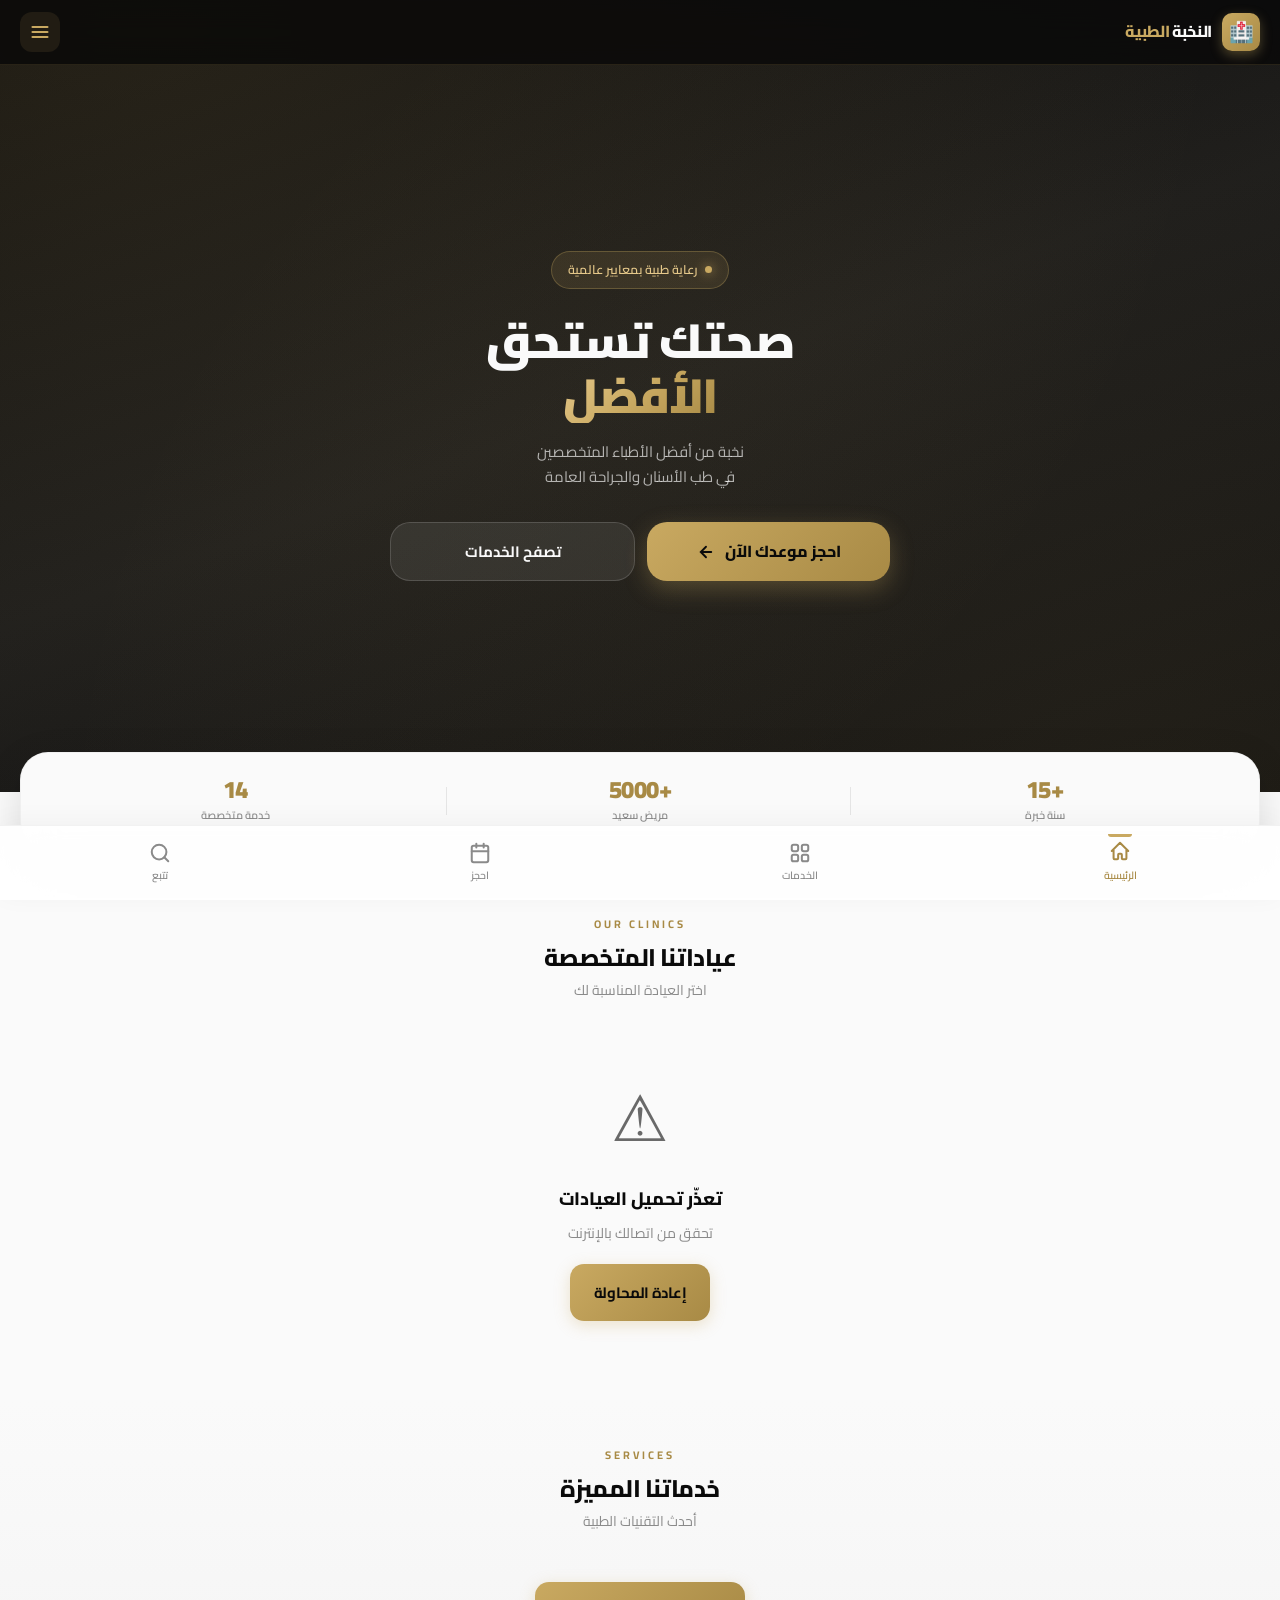
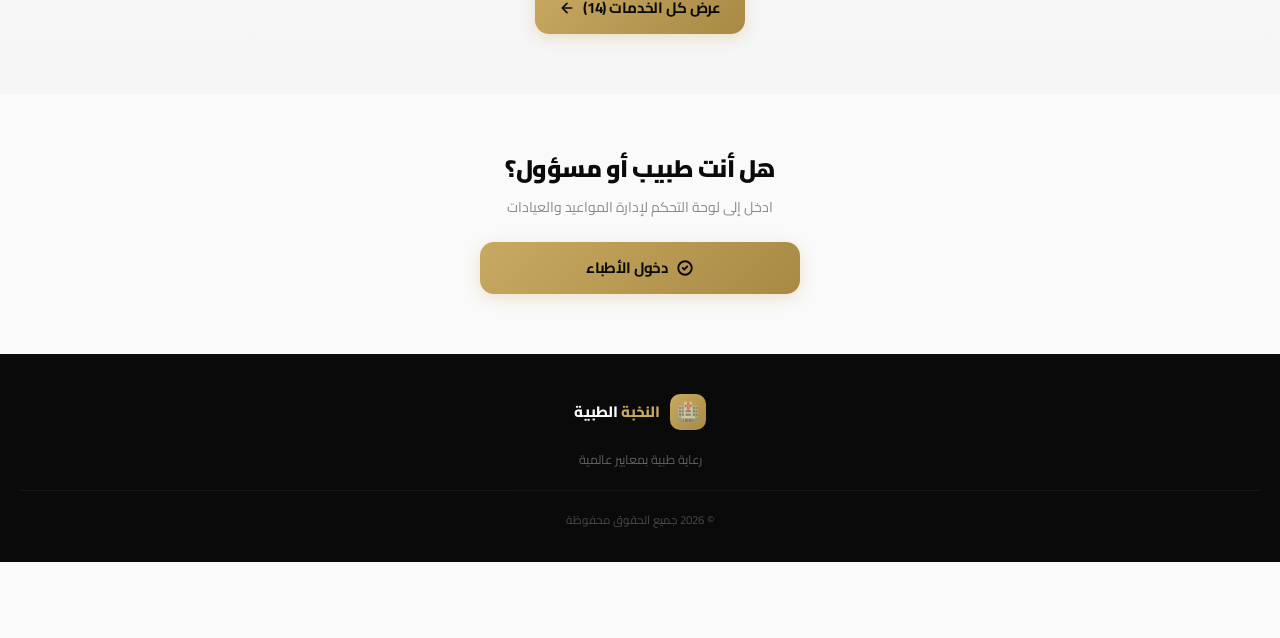
==== index.html @ d0038f78 "Redesign index.html - App-like homepage" ====
<!DOCTYPE html>
<html lang="ar" dir="rtl">
<head>
  <meta charset="UTF-8">
  <meta name="viewport" content="width=device-width, initial-scale=1.0, maximum-scale=1.0, user-scalable=no, viewport-fit=cover">
  <meta name="theme-color" content="#0A0A0A">
  <meta name="description" content="النخبة الطبية — رعاية طبية بمعايير عالمية">
  <meta name="apple-mobile-web-app-capable" content="yes">
  <meta name="apple-mobile-web-app-status-bar-style" content="black-translucent">
  <meta name="apple-mobile-web-app-title" content="النخبة الطبية">
  
  <title>النخبة الطبية</title>
  
  <!-- PWA -->
  <link rel="manifest" href="/manifest.json">
  <link rel="icon" type="image/png" href="/icons/icon-192.png">
  <link rel="apple-touch-icon" href="/icons/icon-192.png">
  
  <!-- Fonts -->
  <link rel="preconnect" href="https://fonts.googleapis.com">
  <link rel="preconnect" href="https://fonts.gstatic.com" crossorigin>
  <link href="https://fonts.googleapis.com/css2?family=Cairo:wght@300;400;600;700;800;900&display=swap" rel="stylesheet">
  
  <!-- Styles -->
  <link rel="stylesheet" href="/css/app.css">
  
  <!-- Extra styles for homepage -->
  <style>
    /* ============ HERO ============ */
    .hero {
      min-height: 88vh;
      background: linear-gradient(160deg, #0A0A0A 0%, #1A1A1A 50%, #0F0F0F 100%);
      position: relative;
      display: flex;
      flex-direction: column;
      align-items: center;
      justify-content: center;
      padding: calc(var(--safe-top) + 100px) 24px 60px;
      overflow: hidden;
      text-align: center;
    }
    
    .hero::before {
      content: '';
      position: absolute;
      top: -50%;
      right: -50%;
      width: 200%;
      height: 200%;
      background: 
        radial-gradient(circle at 30% 20%, rgba(201, 169, 97, 0.15) 0%, transparent 50%),
        radial-gradient(circle at 70% 80%, rgba(201, 169, 97, 0.1) 0%, transparent 50%);
      animation: floatBg 20s ease-in-out infinite;
    }
    
    @keyframes floatBg {
      0%, 100% { transform: translate(0, 0) rotate(0deg); }
      50% { transform: translate(-30px, -30px) rotate(5deg); }
    }
    
    .hero-badge {
      display: inline-flex;
      align-items: center;
      gap: 8px;
      padding: 8px 16px;
      background: rgba(201, 169, 97, 0.12);
      border: 1px solid rgba(201, 169, 97, 0.3);
      border-radius: var(--r-full);
      color: var(--gold-light);
      font-size: 12.5px;
      font-weight: 600;
      margin-bottom: 24px;
      position: relative;
      z-index: 1;
      animation: fadeInUp 0.8s ease;
    }
    
    .hero-badge-dot {
      width: 7px;
      height: 7px;
      background: var(--gold);
      border-radius: 50%;
      animation: pulse 2s ease infinite;
      box-shadow: 0 0 12px var(--gold);
    }
    
    @keyframes pulse {
      0%, 100% { opacity: 1; transform: scale(1); }
      50% { opacity: 0.6; transform: scale(1.3); }
    }
    
    .hero-title {
      font-size: 2.5rem;
      font-weight: 900;
      color: var(--white);
      line-height: 1.15;
      margin-bottom: 16px;
      position: relative;
      z-index: 1;
      letter-spacing: -0.03em;
      animation: fadeInUp 0.8s ease 0.1s both;
    }
    
    .hero-title span {
      background: linear-gradient(135deg, var(--gold-light), var(--gold), var(--gold-dark));
      -webkit-background-clip: text;
      -webkit-text-fill-color: transparent;
      background-clip: text;
      display: inline-block;
    }
    
    .hero-subtitle {
      font-size: 15px;
      color: rgba(255, 255, 255, 0.65);
      max-width: 400px;
      margin: 0 auto 32px;
      position: relative;
      z-index: 1;
      animation: fadeInUp 0.8s ease 0.2s both;
      line-height: 1.7;
    }
    
    .hero-actions {
      display: flex;
      flex-direction: column;
      gap: 12px;
      width: 100%;
      max-width: 340px;
      position: relative;
      z-index: 1;
      animation: fadeInUp 0.8s ease 0.3s both;
    }
    
    .hero-cta {
      padding: 17px 32px;
      background: linear-gradient(135deg, var(--gold), var(--gold-dark));
      color: var(--black);
      font-weight: 800;
      font-size: 16px;
      border-radius: var(--r-lg);
      box-shadow: var(--shadow-gold);
      display: inline-flex;
      align-items: center;
      justify-content: center;
      gap: 10px;
      transition: all var(--t-base);
      text-decoration: none;
      border: none;
      cursor: pointer;
      font-family: inherit;
    }
    
    .hero-cta:active {
      transform: scale(0.97);
      box-shadow: 0 4px 16px rgba(201, 169, 97, 0.4);
    }
    
    .hero-cta svg {
      transition: transform 0.3s ease;
    }
    
    .hero-cta:active svg {
      transform: translateX(-4px);
    }
    
    .hero-secondary {
      padding: 15px 32px;
      background: rgba(255, 255, 255, 0.08);
      backdrop-filter: blur(10px);
      color: var(--white);
      font-weight: 700;
      font-size: 15px;
      border-radius: var(--r-lg);
      border: 1px solid rgba(255, 255, 255, 0.15);
      display: inline-flex;
      align-items: center;
      justify-content: center;
      gap: 8px;
      text-decoration: none;
      transition: all var(--t-fast);
    }
    
    .hero-secondary:active {
      background: rgba(255, 255, 255, 0.15);
      transform: scale(0.97);
    }
    
    .hero-install {
      padding: 12px 24px;
      background: transparent;
      color: var(--gold);
      font-weight: 700;
      font-size: 14px;
      border-radius: var(--r-md);
      border: 1.5px dashed rgba(201, 169, 97, 0.4);
      display: none;
      align-items: center;
      justify-content: center;
      gap: 8px;
      cursor: pointer;
      font-family: inherit;
      transition: all var(--t-fast);
    }
    
    .hero-install:active {
      background: rgba(201, 169, 97, 0.1);
      transform: scale(0.97);
    }
    
    /* ============ STATS ============ */
    .stats-section {
      padding: 0;
      margin: -40px 20px 0;
      position: relative;
      z-index: 2;
    }
    
    .stats-card {
      background: var(--white);
      border-radius: var(--r-xl);
      padding: 24px 20px;
      box-shadow: 0 12px 40px rgba(0, 0, 0, 0.12);
      display: grid;
      grid-template-columns: repeat(3, 1fr);
      gap: 16px;
      animation: fadeInUp 0.8s ease 0.5s both;
      border: 1px solid rgba(0, 0, 0, 0.04);
    }
    
    .stat-item {
      text-align: center;
      position: relative;
    }
    
    .stat-item:not(:last-child)::after {
      content: '';
      position: absolute;
      left: 0;
      top: 20%;
      height: 60%;
      width: 1px;
      background: var(--gray-light);
    }
    
    .stat-value {
      font-size: 1.5rem;
      font-weight: 900;
      color: var(--gold-dark);
      display: block;
      line-height: 1.1;
      letter-spacing: -0.02em;
    }
    
    .stat-label {
      font-size: 11px;
      color: var(--gray);
      font-weight: 600;
      margin-top: 4px;
    }
    
    /* ============ CLINIC CARDS ============ */
    .clinics-section {
      padding: 60px 20px 40px;
    }
    
    .clinic-card {
      background: var(--white);
      border: 1px solid rgba(0, 0, 0, 0.06);
      border-radius: var(--r-xl);
      padding: 24px;
      box-shadow: var(--shadow-sm);
      transition: all var(--t-base);
      position: relative;
      overflow: hidden;
      margin-bottom: 16px;
    }
    
    .clinic-card::before {
      content: '';
      position: absolute;
      top: 0;
      right: 0;
      width: 4px;
      height: 100%;
      background: linear-gradient(180deg, var(--gold), var(--gold-dark));
    }
    
    .clinic-card:active {
      transform: scale(0.985);
      box-shadow: var(--shadow-md);
    }
    
    .clinic-header {
      display: flex;
      align-items: flex-start;
      gap: 14px;
      margin-bottom: 16px;
    }
    
    .clinic-icon {
      width: 56px;
      height: 56px;
      border-radius: 16px;
      background: linear-gradient(135deg, rgba(201, 169, 97, 0.15), rgba(201, 169, 97, 0.05));
      border: 1px solid rgba(201, 169, 97, 0.25);
      display: flex;
      align-items: center;
      justify-content: center;
      font-size: 28px;
      flex-shrink: 0;
    }
    
    .clinic-info {
      flex: 1;
      min-width: 0;
    }
    
    .clinic-name {
      font-size: 17px;
      font-weight: 800;
      color: var(--black);
      margin-bottom: 4px;
      letter-spacing: -0.01em;
    }
    
    .clinic-specialty {
      display: inline-block;
      padding: 3px 10px;
      background: rgba(201, 169, 97, 0.1);
      color: var(--gold-dark);
      border-radius: var(--r-full);
      font-size: 11.5px;
      font-weight: 700;
    }
    
    .clinic-details {
      display: flex;
      flex-direction: column;
      gap: 8px;
      margin-bottom: 16px;
      padding-bottom: 16px;
      border-bottom: 1px solid var(--gray-light);
    }
    
    .clinic-detail {
      display: flex;
      align-items: center;
      gap: 10px;
      font-size: 13px;
      color: var(--gray);
    }
    
    .clinic-detail-icon {
      width: 28px;
      height: 28px;
      border-radius: 8px;
      background: var(--gray-lighter);
      display: flex;
      align-items: center;
      justify-content: center;
      font-size: 14px;
      flex-shrink: 0;
    }
    
    .clinic-detail-text {
      color: var(--black);
      font-weight: 600;
      font-size: 13px;
    }
    
    .clinic-actions {
      display: grid;
      grid-template-columns: 1fr 1fr;
      gap: 8px;
    }
    
    .clinic-actions .full-width {
      grid-column: 1 / -1;
    }
    
    .action-btn {
      padding: 12px;
      border-radius: var(--r-md);
      font-family: inherit;
      font-size: 13px;
      font-weight: 700;
      display: inline-flex;
      align-items: center;
      justify-content: center;
      gap: 6px;
      text-decoration: none;
      transition: all var(--t-fast);
      cursor: pointer;
      border: none;
    }
    
    .action-btn:active {
      transform: scale(0.96);
    }
    
    .action-call {
      background: rgba(34, 197, 94, 0.1);
      color: #15803D;
      border: 1px solid rgba(34, 197, 94, 0.2);
    }
    
    .action-whatsapp {
      background: rgba(37, 211, 102, 0.1);
      color: #128C7E;
      border: 1px solid rgba(37, 211, 102, 0.2);
    }
    
    .action-book {
      background: linear-gradient(135deg, var(--gold), var(--gold-dark));
      color: var(--black);
      box-shadow: 0 4px 12px rgba(201, 169, 97, 0.25);
      padding: 14px;
      font-size: 14px;
    }
    
    /* ============ SERVICES ============ */
    .services-section {
      padding: 40px 0 60px;
      background: linear-gradient(180deg, var(--white) 0%, var(--white-soft) 100%);
    }
    
    .services-container {
      padding: 0 20px;
    }
    
    .services-grid {
      display: grid;
      grid-template-columns: repeat(2, 1fr);
      gap: 12px;
      margin-bottom: 24px;
    }
    
    .service-card {
      background: var(--white);
      border: 1px solid rgba(0, 0, 0, 0.06);
      border-radius: var(--r-lg);
      padding: 18px 14px;
      text-align: center;
      transition: all var(--t-base);
      cursor: pointer;
      position: relative;
      overflow: hidden;
    }
    
    .service-card:active {
      transform: scale(0.97);
      border-color: var(--gold);
      box-shadow: 0 8px 20px rgba(201, 169, 97, 0.15);
    }
    
    .service-icon {
      font-size: 30px;
      margin-bottom: 10px;
      display: block;
      line-height: 1;
    }
    
    .service-name {
      font-size: 13px;
      font-weight: 800;
      color: var(--black);
      margin-bottom: 6px;
      line-height: 1.3;
      min-height: 34px;
      display: flex;
      align-items: center;
      justify-content: center;
      letter-spacing: -0.01em;
    }
    
    .service-price {
      font-size: 14px;
      font-weight: 800;
      color: var(--gold-dark);
      letter-spacing: -0.01em;
    }
    
    .service-price small {
      font-size: 10px;
      opacity: 0.7;
      margin-left: 2px;
    }
    
    /* ============ CTA ============ */
    .cta-section {
      padding: 60px 20px;
      text-align: center;
    }
    
    .cta-title {
      font-size: 1.5rem;
      font-weight: 900;
      color: var(--black);
      margin-bottom: 12px;
      letter-spacing: -0.02em;
    }
    
    .cta-text {
      color: var(--gray);
      font-size: 14px;
      margin-bottom: 24px;
      max-width: 340px;
      margin-left: auto;
      margin-right: auto;
      line-height: 1.6;
    }
    
    .login-buttons {
      display: flex;
      flex-direction: column;
      gap: 10px;
      max-width: 320px;
      margin: 0 auto;
    }
    
    /* ============ FOOTER ============ */
    .app-footer {
      background: var(--black);
      color: rgba(255, 255, 255, 0.5);
      padding: 40px 20px 32px;
      text-align: center;
      font-size: 13px;
    }
    
    .footer-logo {
      display: inline-flex;
      align-items: center;
      gap: 10px;
      margin-bottom: 12px;
    }
    
    .footer-logo-icon {
      width: 36px;
      height: 36px;
      border-radius: 10px;
      background: linear-gradient(135deg, var(--gold), var(--gold-dark));
      display: flex;
      align-items: center;
      justify-content: center;
      font-size: 18px;
    }
    
    .footer-title {
      color: var(--gold);
      font-weight: 800;
      font-size: 15px;
    }
    
    .footer-title span { color: var(--white); }
    
    .footer-text {
      margin-top: 8px;
      opacity: 0.7;
      font-size: 12.5px;
      line-height: 1.6;
    }
    
    .footer-copy {
      margin-top: 20px;
      padding-top: 20px;
      border-top: 1px solid rgba(201, 169, 97, 0.15);
      font-size: 11.5px;
      opacity: 0.5;
    }
    
    /* ============ RESPONSIVE ============ */
    @media (min-width: 640px) {
      .hero-title { font-size: 3rem; }
      .services-grid { grid-template-columns: repeat(3, 1fr); }
      .hero-actions { flex-direction: row; max-width: 500px; }
      .hero-cta, .hero-secondary { flex: 1; }
    }
  </style>
</head>
<body>

  <!-- ============ HEADER ============ -->
  <header class="app-header dark">
    <a href="/" class="app-header-logo">
      <div class="app-header-logo-icon">🏥</div>
      <div class="app-header-title">النخبة <span>الطبية</span></div>
    </a>
    <button class="app-header-btn" onclick="showMenu()" aria-label="القائمة">
      <svg width="20" height="20" viewBox="0 0 24 24" fill="none" stroke="currentColor" stroke-width="2.5" stroke-linecap="round">
        <line x1="3" y1="6" x2="21" y2="6"/>
        <line x1="3" y1="12" x2="21" y2="12"/>
        <line x1="3" y1="18" x2="21" y2="18"/>
      </svg>
    </button>
  </header>

  <!-- ============ HERO ============ -->
  <section class="hero">
    <div class="hero-badge">
      <span class="hero-badge-dot"></span>
      <span>رعاية طبية بمعايير عالمية</span>
    </div>
    
    <h1 class="hero-title">
      صحتك تستحق<br>
      <span>الأفضل</span>
    </h1>
    
    <p class="hero-subtitle">
      نخبة من أفضل الأطباء المتخصصين<br>
      في طب الأسنان والجراحة العامة
    </p>
    
    <div class="hero-actions">
      <a href="/book.html" class="hero-cta">
        <span>احجز موعدك الآن</span>
        <svg width="18" height="18" viewBox="0 0 24 24" fill="none" stroke="currentColor" stroke-width="2.5" stroke-linecap="round">
          <path d="M19 12H5M12 19l-7-7 7-7"/>
        </svg>
      </a>
      <a href="/services.html" class="hero-secondary">
        <span>تصفح الخدمات</span>
      </a>
      <button class="hero-install" data-pwa-install>
        <svg width="16" height="16" viewBox="0 0 24 24" fill="none" stroke="currentColor" stroke-width="2.5" stroke-linecap="round">
          <path d="M12 3v14M6 12l6 6 6-6M5 21h14"/>
        </svg>
        <span>ثبّت التطبيق</span>
      </button>
    </div>
  </section>

  <!-- ============ STATS ============ -->
  <section class="stats-section fade-in">
    <div class="stats-card">
      <div class="stat-item">
        <span class="stat-value">+15</span>
        <div class="stat-label">سنة خبرة</div>
      </div>
      <div class="stat-item">
        <span class="stat-value">+5000</span>
        <div class="stat-label">مريض سعيد</div>
      </div>
      <div class="stat-item">
        <span class="stat-value">14</span>
        <div class="stat-label">خدمة متخصصة</div>
      </div>
    </div>
  </section>

  <!-- ============ CLINICS ============ -->
  <section class="clinics-section">
    <div class="section-header fade-in">
      <span class="section-tag">OUR CLINICS</span>
      <h2 class="section-title">عياداتنا المتخصصة</h2>
      <p class="section-subtitle">اختر العيادة المناسبة لك</p>
    </div>
    
    <div id="clinics-container">
      <!-- Skeleton loader -->
      <div class="clinic-card">
        <div class="clinic-header">
          <div class="skeleton" style="width: 56px; height: 56px; border-radius: 16px;"></div>
          <div style="flex: 1;">
            <div class="skeleton skeleton-title" style="width: 60%;"></div>
            <div class="skeleton skeleton-text" style="width: 40%;"></div>
          </div>
        </div>
        <div class="skeleton skeleton-text"></div>
        <div class="skeleton skeleton-text" style="width: 80%;"></div>
      </div>
    </div>
  </section>

  <!-- ============ SERVICES ============ -->
  <section class="services-section">
    <div class="services-container">
      <div class="section-header fade-in">
        <span class="section-tag">SERVICES</span>
        <h2 class="section-title">خدماتنا المميزة</h2>
        <p class="section-subtitle">أحدث التقنيات الطبية</p>
      </div>
      
      <div class="services-grid fade-in" id="services-preview">
        <!-- Skeleton -->
        <div class="service-card">
          <div class="skeleton" style="width: 40px; height: 40px; border-radius: 12px; margin: 0 auto 12px;"></div>
          <div class="skeleton skeleton-text" style="width: 80%; margin: 0 auto 6px;"></div>
          <div class="skeleton skeleton-text" style="width: 50%; margin: 0 auto;"></div>
        </div>
        <div class="service-card">
          <div class="skeleton" style="width: 40px; height: 40px; border-radius: 12px; margin: 0 auto 12px;"></div>
          <div class="skeleton skeleton-text" style="width: 80%; margin: 0 auto 6px;"></div>
          <div class="skeleton skeleton-text" style="width: 50%; margin: 0 auto;"></div>
        </div>
        <div class="service-card">
          <div class="skeleton" style="width: 40px; height: 40px; border-radius: 12px; margin: 0 auto 12px;"></div>
          <div class="skeleton skeleton-text" style="width: 80%; margin: 0 auto 6px;"></div>
          <div class="skeleton skeleton-text" style="width: 50%; margin: 0 auto;"></div>
        </div>
        <div class="service-card">
          <div class="skeleton" style="width: 40px; height: 40px; border-radius: 12px; margin: 0 auto 12px;"></div>
          <div class="skeleton skeleton-text" style="width: 80%; margin: 0 auto 6px;"></div>
          <div class="skeleton skeleton-text" style="width: 50%; margin: 0 auto;"></div>
        </div>
      </div>
      
      <div style="text-align: center; margin-top: 8px;">
        <a href="/services.html" class="btn btn-primary">
          عرض كل الخدمات (14)
          <svg width="16" height="16" viewBox="0 0 24 24" fill="none" stroke="currentColor" stroke-width="2.5" stroke-linecap="round">
            <path d="M19 12H5M12 19l-7-7 7-7"/>
          </svg>
        </a>
      </div>
    </div>
  </section>

  <!-- ============ CTA ============ -->
  <section class="cta-section fade-in">
    <h2 class="cta-title">هل أنت طبيب أو مسؤول؟</h2>
    <p class="cta-text">ادخل إلى لوحة التحكم لإدارة المواعيد والعيادات</p>
    
    <div class="login-buttons">
      <a href="/login.html" class="btn btn-primary btn-block">
        <svg width="18" height="18" viewBox="0 0 24 24" fill="none" stroke="currentColor" stroke-width="2.5" stroke-linecap="round">
          <path d="M9 12l2 2 4-4M21 12c0 4.97-4.03 9-9 9s-9-4.03-9-9 4.03-9 9-9 9 4.03 9 9z"/>
        </svg>
        دخول الأطباء
      </a>
    </div>
  </section>

  <!-- ============ FOOTER ============ -->
  <footer class="app-footer">
    <div class="footer-logo">
      <div class="footer-logo-icon">🏥</div>
      <div class="footer-title">النخبة <span>الطبية</span></div>
    </div>
    <div class="footer-text">رعاية طبية بمعايير عالمية</div>
    <div class="footer-copy">© 2026 جميع الحقوق محفوظة</div>
  </footer>

  <!-- ============ BOTTOM NAV ============ -->
  <nav class="bottom-nav">
    <a href="/" class="nav-item active">
      <svg viewBox="0 0 24 24" fill="none" stroke="currentColor" stroke-width="2.2" stroke-linecap="round" stroke-linejoin="round">
        <path d="M3 12l9-9 9 9M5 10v10a1 1 0 001 1h3a1 1 0 001-1v-4a1 1 0 011-1h2a1 1 0 011 1v4a1 1 0 001 1h3a1 1 0 001-1V10"/>
      </svg>
      <span>الرئيسية</span>
    </a>
    <a href="/services.html" class="nav-item">
      <svg viewBox="0 0 24 24" fill="none" stroke="currentColor" stroke-width="2.2" stroke-linecap="round" stroke-linejoin="round">
        <rect x="3" y="3" width="7" height="7" rx="2"/>
        <rect x="14" y="3" width="7" height="7" rx="2"/>
        <rect x="3" y="14" width="7" height="7" rx="2"/>
        <rect x="14" y="14" width="7" height="7" rx="2"/>
      </svg>
      <span>الخدمات</span>
    </a>
    <a href="/book.html" class="nav-item">
      <svg viewBox="0 0 24 24" fill="none" stroke="currentColor" stroke-width="2.2" stroke-linecap="round" stroke-linejoin="round">
        <rect x="3" y="4" width="18" height="18" rx="2"/>
        <line x1="16" y1="2" x2="16" y2="6"/>
        <line x1="8" y1="2" x2="8" y2="6"/>
        <line x1="3" y1="10" x2="21" y2="10"/>
      </svg>
      <span>احجز</span>
    </a>
    <a href="/track.html" class="nav-item">
      <svg viewBox="0 0 24 24" fill="none" stroke="currentColor" stroke-width="2.2" stroke-linecap="round" stroke-linejoin="round">
        <circle cx="11" cy="11" r="8"/>
        <path d="M21 21l-4.35-4.35"/>
      </svg>
      <span>تتبع</span>
    </a>
  </nav>

  <!-- ============ SCRIPTS ============ -->
  <script type="module">
    import { clinicsAPI, servicesAPI } from '/js/api.js';
    import { toast, helpers, haptic } from '/js/ui.js';
    import '/js/app.js';
    
    // ============ LOAD CLINICS ============
    async function loadClinics() {
      const container = document.getElementById('clinics-container');
      
      try {
        const data = await clinicsAPI.list();
        
        if (!data.success || !data.data || data.data.length === 0) {
          container.innerHTML = `
            <div class="empty-state">
              <div class="empty-state-icon">🏥</div>
              <div class="empty-state-title">لا توجد عيادات</div>
              <div class="empty-state-text">سيتم إضافة العيادات قريباً</div>
            </div>
          `;
          return;
        }
        
        container.innerHTML = '';
        
        data.data.forEach((clinic, index) => {
          const icon = getClinicIcon(clinic.specialty);
          const card = document.createElement('div');
          card.className = 'clinic-card fade-in';
          card.style.animationDelay = `${index * 0.1}s`;
          
          card.innerHTML = `
            <div class="clinic-header">
              <div class="clinic-icon">${icon}</div>
              <div class="clinic-info">
                <div class="clinic-name">${helpers.escape(clinic.name)}</div>
                <span class="clinic-specialty">${helpers.escape(clinic.specialty || 'عام')}</span>
              </div>
            </div>
            
            <div class="clinic-details">
              ${clinic.address ? `
                <div class="clinic-detail">
                  <span class="clinic-detail-icon">📍</span>
                  <span class="clinic-detail-text">${helpers.escape(clinic.address)}</span>
                </div>
              ` : ''}
              ${clinic.working_hours ? `
                <div class="clinic-detail">
                  <span class="clinic-detail-icon">🕐</span>
                  <span class="clinic-detail-text">${helpers.escape(clinic.working_hours)}</span>
                </div>
              ` : ''}
              ${clinic.phone ? `
                <div class="clinic-detail">
                  <span class="clinic-detail-icon">📞</span>
                  <span class="clinic-detail-text" dir="ltr">${helpers.escape(clinic.phone)}</span>
                </div>
              ` : ''}
            </div>
            
            <div class="clinic-actions">
              <a href="tel:${clinic.phone || ''}" class="action-btn action-call" onclick="haptic.light()">
                <svg width="16" height="16" viewBox="0 0 24 24" fill="none" stroke="currentColor" stroke-width="2.5" stroke-linecap="round">
                  <path d="M22 16.92v3a2 2 0 01-2.18 2 19.79 19.79 0 01-8.63-3.07 19.5 19.5 0 01-6-6 19.79 19.79 0 01-3.07-8.67A2 2 0 014.11 2h3a2 2 0 012 1.72 12.84 12.84 0 00.7 2.81 2 2 0 01-.45 2.11L8.09 9.91a16 16 0 006 6l1.27-1.27a2 2 0 012.11-.45 12.84 12.84 0 002.81.7A2 2 0 0122 16.92z"/>
                </svg>
                <span>اتصل</span>
              </a>
              <a href="https://wa.me/${(clinic.whatsapp || clinic.phone || '').replace(/[^0-9]/g, '')}?text=${encodeURIComponent('السلام عليكم، أرغب في حجز موعد في ' + clinic.name)}" 
                 target="_blank" 
                 class="action-btn action-whatsapp" 
                 onclick="haptic.light()">
                <svg width="16" height="16" viewBox="0 0 24 24" fill="currentColor">
                  <path d="M17.472 14.382c-.297-.149-1.758-.867-2.03-.967-.273-.099-.471-.148-.67.15-.197.297-.767.966-.94 1.164-.173.199-.347.223-.644.075-.297-.15-1.255-.463-2.39-1.475-.883-.788-1.48-1.761-1.653-2.059-.173-.297-.018-.458.13-.606.134-.133.298-.347.446-.52.149-.174.198-.298.298-.497.099-.198.05-.371-.025-.52-.075-.149-.669-1.612-.916-2.207-.242-.579-.487-.5-.669-.51-.173-.008-.371-.01-.57-.01-.198 0-.52.074-.792.372-.272.297-1.04 1.016-1.04 2.479 0 1.462 1.065 2.875 1.213 3.074.149.198 2.096 3.2 5.077 4.487.709.306 1.262.489 1.694.625.712.227 1.36.195 1.871.118.571-.085 1.758-.719 2.006-1.413.248-.694.248-1.289.173-1.413-.074-.124-.272-.198-.57-.347m-5.421 7.403h-.004a9.87 9.87 0 01-5.031-1.378l-.361-.214-3.741.982.998-3.648-.235-.374a9.86 9.86 0 01-1.51-5.26c.001-5.45 4.436-9.884 9.888-9.884 2.64 0 5.122 1.03 6.988 2.898a9.825 9.825 0 012.893 6.994c-.003 5.45-4.437 9.884-9.885 9.884m8.413-18.297A11.815 11.815 0 0012.05 0C5.495 0 .16 5.335.157 11.892c0 2.096.547 4.142 1.588 5.945L.057 24l6.305-1.654a11.882 11.882 0 005.683 1.448h.005c6.554 0 11.89-5.335 11.893-11.893a11.821 11.821 0 00-3.48-8.413Z"/>
                </svg>
                <span>واتساب</span>
              </a>
              <a href="/book.html?clinic=${clinic.id}" class="action-btn action-book full-width" onclick="haptic.medium()">
                <svg width="18" height="18" viewBox="0 0 24 24" fill="none" stroke="currentColor" stroke-width="2.5" stroke-linecap="round">
                  <rect x="3" y="4" width="18" height="18" rx="2"/>
                  <line x1="16" y1="2" x2="16" y2="6"/>
                  <line x1="8" y1="2" x2="8" y2="6"/>
                  <line x1="3" y1="10" x2="21" y2="10"/>
                </svg>
                <span>احجز موعدك</span>
              </a>
            </div>
          `;
          
          container.appendChild(card);
        });
        
        // Re-init fade-in
        helpers.initFadeIn();
        
      } catch (error) {
        console.error('Failed to load clinics:', error);
        container.innerHTML = `
          <div class="empty-state">
            <div class="empty-state-icon">⚠️</div>
            <div class="empty-state-title">تعذّر تحميل العيادات</div>
            <div class="empty-state-text">${error.isNetwork ? 'تحقق من اتصالك بالإنترنت' : 'حاول مرة أخرى'}</div>
            <button class="btn btn-primary" onclick="location.reload()">إعادة المحاولة</button>
          </div>
        `;
      }
    }
    
    // ============ LOAD SERVICES PREVIEW ============
    async function loadServicesPreview() {
      const container = document.getElementById('services-preview');
      
      try {
        const data = await servicesAPI.list();
        
        if (!data.success || !data.data || data.data.length === 0) {
          container.innerHTML = '';
          return;
        }
        
        // Show first 6 services
        const services = data.data.slice(0, 6);
        
        container.innerHTML = services.map(service => `
          <a href="/services.html" class="service-card">
            <span class="service-icon">${service.icon || '⚕️'}</span>
            <div class="service-name">${helpers.escape(service.name)}</div>
            <div class="service-price">
              ${helpers.formatPrice(service.price_aed)}
              <small>AED</small>
            </div>
          </a>
        `).join('');
        
      } catch (error) {
        console.error('Failed to load services:', error);
        container.innerHTML = '';
      }
    }
    
    // ============ HELPERS ============
    function getClinicIcon(specialty) {
      if (!specialty) return '🏥';
      specialty = specialty.toLowerCase();
      if (specialty.includes('أسنان') || specialty.includes('اسنان') || specialty.includes('dental')) return '🦷';
      if (specialty.includes('جراح') || specialty.includes('surgery')) return '🔬';
      if (specialty.includes('جلد') || specialty.includes('skin')) return '✨';
      if (specialty.includes('أطفال') || specialty.includes('اطفال')) return '👶';
      return '🏥';
    }
    
    // ============ MENU ============
    window.showMenu = function() {
      haptic.medium();
      const user = localStorage.getItem('elite_user');
      const isLoggedIn = !!localStorage.getItem('elite_token');
      
      import('/js/ui.js').then(({ sheet }) => {
        const content = document.createElement('div');
        content.innerHTML = `
          <div style="display: flex; flex-direction: column; gap: 8px;">
            <a href="/" class="btn btn-ghost btn-block" style="justify-content: flex-start;">
              🏠 الرئيسية
            </a>
            <a href="/services.html" class="btn btn-ghost btn-block" style="justify-content: flex-start;">
              📋 الخدمات
            </a>
            <a href="/book.html" class="btn btn-ghost btn-block" style="justify-content: flex-start;">
              📅 حجز موعد
            </a>
            <a href="/track.html" class="btn btn-ghost btn-block" style="justify-content: flex-start;">
              🔍 تتبع حجزي
            </a>
            <div class="divider"></div>
            ${isLoggedIn ? `
              <a href="/dashboard.html" class="btn btn-primary btn-block" style="justify-content: flex-start;">
                📊 لوحة التحكم
              </a>
            ` : `
              <a href="/login.html" class="btn btn-primary btn-block" style="justify-content: flex-start;">
                🔐 تسجيل الدخول
              </a>
            `}
          </div>
        `;
        
        sheet.open({
          title: 'القائمة',
          content
        });
      });
    };
    
    // ============ INIT ============
    loadClinics();
    loadServicesPreview();
  </script>
</body>
</html>
---- css/app.css ----
/* ===================================
   النخبة الطبية — App Stylesheet v1.0
   =================================== */

/* ============ RESET ============ */
*, *::before, *::after {
  margin: 0;
  padding: 0;
  box-sizing: border-box;
  -webkit-tap-highlight-color: transparent;
}

/* ============ VARIABLES ============ */
:root {
  /* Colors */
  --gold: #C9A961;
  --gold-light: #E5C88A;
  --gold-dark: #A88A45;
  --gold-glow: rgba(201, 169, 97, 0.3);
  --black: #0A0A0A;
  --black-soft: #1A1A1A;
  --black-lighter: #2A2A2A;
  --white: #FAFAFA;
  --white-soft: #F5F5F5;
  --gray: #8A8A8A;
  --gray-light: #E5E5E5;
  --gray-lighter: #F0F0F0;
  --success: #22C55E;
  --warning: #F59E0B;
  --danger: #EF4444;
  --info: #3B82F6;

  /* Shadows */
  --shadow-sm: 0 2px 8px rgba(0, 0, 0, 0.06);
  --shadow-md: 0 8px 24px rgba(0, 0, 0, 0.1);
  --shadow-lg: 0 20px 40px rgba(0, 0, 0, 0.15);
  --shadow-gold: 0 8px 24px rgba(201, 169, 97, 0.3);

  /* Radius */
  --r-sm: 10px;
  --r-md: 14px;
  --r-lg: 20px;
  --r-xl: 28px;
  --r-full: 999px;

  /* Spacing */
  --sp-1: 4px;
  --sp-2: 8px;
  --sp-3: 12px;
  --sp-4: 16px;
  --sp-5: 20px;
  --sp-6: 24px;
  --sp-8: 32px;
  --sp-10: 40px;
  --sp-12: 48px;

  /* Typography */
  --font-ar: 'Cairo', 'Tajawal', system-ui, sans-serif;
  --font-en: 'Inter', system-ui, sans-serif;

  /* Transitions */
  --t-fast: 150ms ease;
  --t-base: 250ms ease;
  --t-slow: 400ms cubic-bezier(0.4, 0, 0.2, 1);

  /* Safe areas */
  --safe-top: env(safe-area-inset-top, 0px);
  --safe-bottom: env(safe-area-inset-bottom, 0px);
  --safe-right: env(safe-area-inset-right, 0px);
  --safe-left: env(safe-area-inset-left, 0px);
}

/* ============ BASE ============ */
html {
  font-size: 16px;
  -webkit-text-size-adjust: 100%;
  scroll-behavior: smooth;
}

body {
  font-family: var(--font-ar);
  background: var(--white);
  color: var(--black);
  line-height: 1.6;
  -webkit-font-smoothing: antialiased;
  -moz-osx-font-smoothing: grayscale;
  overflow-x: hidden;
  min-height: 100vh;
  min-height: 100dvh;
  padding-bottom: calc(76px + var(--safe-bottom));
  overscroll-behavior-y: none;
}

body.dark {
  background: var(--black);
  color: var(--white);
}

body.no-scroll {
  overflow: hidden;
  position: fixed;
  width: 100%;
}

/* ============ TYPOGRAPHY ============ */
h1, h2, h3, h4, h5, h6 {
  font-weight: 800;
  line-height: 1.25;
  letter-spacing: -0.02em;
}

h1 { font-size: 2.125rem; }
h2 { font-size: 1.625rem; }
h3 { font-size: 1.25rem; }
h4 { font-size: 1.125rem; }

p { line-height: 1.7; }

a {
  color: inherit;
  text-decoration: none;
  -webkit-tap-highlight-color: transparent;
}

button {
  font-family: inherit;
  border: none;
  background: none;
  cursor: pointer;
  -webkit-tap-highlight-color: transparent;
}

img {
  max-width: 100%;
  height: auto;
  display: block;
}

/* ============ UTILITIES ============ */
.container {
  width: 100%;
  max-width: 640px;
  margin: 0 auto;
  padding: 0 var(--sp-5);
}

.text-center { text-align: center; }
.text-gold { color: var(--gold); }
.text-gray { color: var(--gray); }
.hidden { display: none !important; }
.flex { display: flex; }
.flex-col { flex-direction: column; }
.items-center { align-items: center; }
.justify-between { justify-content: space-between; }
.justify-center { justify-content: center; }
.gap-2 { gap: var(--sp-2); }
.gap-3 { gap: var(--sp-3); }
.gap-4 { gap: var(--sp-4); }
.mt-4 { margin-top: var(--sp-4); }
.mb-4 { margin-bottom: var(--sp-4); }

/* ============ SPLASH SCREEN ============ */
.splash {
  position: fixed;
  inset: 0;
  z-index: 9999;
  background: linear-gradient(160deg, #0A0A0A 0%, #1A1A1A 50%, #0F0F0F 100%);
  display: flex;
  flex-direction: column;
  align-items: center;
  justify-content: center;
  transition: opacity 0.6s ease, visibility 0.6s ease;
}

.splash.hidden {
  opacity: 0;
  visibility: hidden;
  pointer-events: none;
}

.splash-logo {
  width: 100px;
  height: 100px;
  border-radius: 28px;
  background: linear-gradient(135deg, var(--gold), var(--gold-dark));
  display: flex;
  align-items: center;
  justify-content: center;
  font-size: 52px;
  box-shadow: 0 20px 60px rgba(201, 169, 97, 0.4),
              0 0 0 20px rgba(201, 169, 97, 0.05),
              0 0 0 40px rgba(201, 169, 97, 0.03);
  animation: splashPulse 2s ease-in-out infinite;
  margin-bottom: 24px;
}

@keyframes splashPulse {
  0%, 100% {
    transform: scale(1);
    box-shadow: 0 20px 60px rgba(201, 169, 97, 0.4),
                0 0 0 20px rgba(201, 169, 97, 0.05),
                0 0 0 40px rgba(201, 169, 97, 0.03);
  }
  50% {
    transform: scale(1.05);
    box-shadow: 0 24px 80px rgba(201, 169, 97, 0.6),
                0 0 0 24px rgba(201, 169, 97, 0.08),
                0 0 0 48px rgba(201, 169, 97, 0.04);
  }
}

.splash-title {
  color: var(--white);
  font-size: 24px;
  font-weight: 800;
  margin-bottom: 8px;
  animation: fadeInUp 0.8s ease 0.3s both;
}

.splash-title span { color: var(--gold); }

.splash-subtitle {
  color: rgba(255, 255, 255, 0.5);
  font-size: 13px;
  letter-spacing: 2px;
  text-transform: uppercase;
  font-weight: 500;
  animation: fadeInUp 0.8s ease 0.5s both;
}

.splash-loader {
  position: absolute;
  bottom: 80px;
  width: 40px;
  height: 40px;
  border: 2px solid rgba(201, 169, 97, 0.2);
  border-top-color: var(--gold);
  border-radius: 50%;
  animation: spin 0.8s linear infinite;
}

@keyframes spin {
  to { transform: rotate(360deg); }
}

/* ============ HEADER ============ */
.app-header {
  position: fixed;
  top: 0;
  right: 0;
  left: 0;
  z-index: 100;
  padding: calc(var(--safe-top) + 12px) var(--sp-5) 12px;
  background: rgba(255, 255, 255, 0.85);
  backdrop-filter: saturate(180%) blur(20px);
  -webkit-backdrop-filter: saturate(180%) blur(20px);
  border-bottom: 1px solid rgba(0, 0, 0, 0.04);
  display: flex;
  align-items: center;
  justify-content: space-between;
  transition: all var(--t-base);
}

.app-header.dark {
  background: rgba(10, 10, 10, 0.85);
  border-bottom-color: rgba(201, 169, 97, 0.15);
}

.app-header.hidden {
  transform: translateY(-100%);
}

.app-header-logo {
  display: flex;
  align-items: center;
  gap: 10px;
}

.app-header-logo-icon {
  width: 38px;
  height: 38px;
  border-radius: 10px;
  background: linear-gradient(135deg, var(--gold), var(--gold-dark));
  display: flex;
  align-items: center;
  justify-content: center;
  font-size: 20px;
  box-shadow: 0 4px 12px rgba(201, 169, 97, 0.35);
}

.app-header-title {
  font-size: 16px;
  font-weight: 800;
  color: var(--black);
  letter-spacing: -0.02em;
}

.app-header.dark .app-header-title { color: var(--white); }

.app-header-title span { color: var(--gold); }

.app-header-btn {
  width: 40px;
  height: 40px;
  border-radius: 12px;
  background: rgba(0, 0, 0, 0.04);
  display: flex;
  align-items: center;
  justify-content: center;
  color: var(--black);
  transition: all var(--t-fast);
}

.app-header.dark .app-header-btn {
  background: rgba(201, 169, 97, 0.1);
  color: var(--gold);
}

.app-header-btn:active {
  transform: scale(0.92);
  background: rgba(201, 169, 97, 0.2);
}

/* ============ BOTTOM NAV ============ */
.bottom-nav {
  position: fixed;
  bottom: 0;
  right: 0;
  left: 0;
  z-index: 100;
  background: rgba(255, 255, 255, 0.9);
  backdrop-filter: saturate(180%) blur(24px);
  -webkit-backdrop-filter: saturate(180%) blur(24px);
  border-top: 1px solid rgba(0, 0, 0, 0.05);
  display: grid;
  grid-template-columns: repeat(4, 1fr);
  padding: 8px 0 calc(8px + var(--safe-bottom));
  box-shadow: 0 -4px 24px rgba(0, 0, 0, 0.04);
}

.nav-item {
  display: flex;
  flex-direction: column;
  align-items: center;
  gap: 3px;
  padding: 8px 4px;
  color: var(--gray);
  font-size: 10.5px;
  font-weight: 600;
  transition: color var(--t-fast);
  position: relative;
  text-decoration: none;
}

.nav-item svg {
  width: 22px;
  height: 22px;
  transition: transform var(--t-fast);
}

.nav-item.active {
  color: var(--gold-dark);
}

.nav-item.active svg {
  transform: translateY(-2px);
}

.nav-item.active::before {
  content: '';
  position: absolute;
  top: 0;
  left: 50%;
  transform: translateX(-50%);
  width: 24px;
  height: 3px;
  background: var(--gold);
  border-radius: 0 0 4px 4px;
}

.nav-item:active svg {
  transform: scale(0.88);
}

/* ============ BUTTONS ============ */
.btn {
  display: inline-flex;
  align-items: center;
  justify-content: center;
  gap: 8px;
  padding: 14px 24px;
  border-radius: var(--r-md);
  font-family: inherit;
  font-size: 15px;
  font-weight: 700;
  cursor: pointer;
  transition: all var(--t-fast);
  border: none;
  text-decoration: none;
  user-select: none;
  white-space: nowrap;
  letter-spacing: -0.01em;
}

.btn:active {
  transform: scale(0.97);
}

.btn-primary {
  background: linear-gradient(135deg, var(--gold), var(--gold-dark));
  color: var(--black);
  box-shadow: 0 4px 16px rgba(201, 169, 97, 0.3);
}

.btn-primary:active {
  box-shadow: 0 2px 8px rgba(201, 169, 97, 0.4);
}

.btn-dark {
  background: linear-gradient(135deg, #1A1A1A, #0A0A0A);
  color: var(--white);
  box-shadow: 0 4px 16px rgba(0, 0, 0, 0.15);
}

.btn-outline {
  background: transparent;
  color: var(--black);
  border: 1.5px solid var(--gray-light);
}

.btn-outline:active {
  background: var(--gray-lighter);
}

.btn-ghost {
  background: rgba(0, 0, 0, 0.04);
  color: var(--black);
}

.btn-block {
  width: 100%;
}

.btn-lg {
  padding: 17px 32px;
  font-size: 16px;
  border-radius: var(--r-lg);
}

.btn-sm {
  padding: 10px 16px;
  font-size: 13px;
  border-radius: var(--r-sm);
}

.btn-icon {
  width: 44px;
  height: 44px;
  padding: 0;
  border-radius: var(--r-md);
}

/* ============ CARDS ============ */
.card {
  background: var(--white);
  border: 1px solid rgba(0, 0, 0, 0.06);
  border-radius: var(--r-lg);
  padding: var(--sp-5);
  box-shadow: var(--shadow-sm);
  transition: all var(--t-base);
}

.card-interactive:active {
  transform: scale(0.985);
  box-shadow: var(--shadow-md);
}

.card-gold {
  border: 1px solid rgba(201, 169, 97, 0.2);
  background: linear-gradient(135deg, #FFFFFF 0%, #FEFBF6 100%);
}

/* ============ SECTION ============ */
.section {
  padding: var(--sp-8) var(--sp-5);
}

.section-header {
  text-align: center;
  margin-bottom: var(--sp-6);
}

.section-tag {
  display: inline-block;
  font-size: 11px;
  font-weight: 700;
  color: var(--gold-dark);
  letter-spacing: 3px;
  text-transform: uppercase;
  margin-bottom: var(--sp-2);
}

.section-title {
  font-size: 1.5rem;
  font-weight: 800;
  color: var(--black);
  line-height: 1.3;
  letter-spacing: -0.02em;
}

.section-subtitle {
  color: var(--gray);
  font-size: 14px;
  margin-top: 6px;
}

/* ============ FORM ============ */
.form-group {
  margin-bottom: var(--sp-4);
}

.form-label {
  display: block;
  font-size: 13.5px;
  font-weight: 700;
  color: var(--black);
  margin-bottom: var(--sp-2);
  letter-spacing: -0.01em;
}

.form-label .required { color: var(--danger); }

.form-input,
.form-select,
.form-textarea {
  width: 100%;
  padding: 14px 16px;
  border: 1.5px solid var(--gray-light);
  border-radius: var(--r-md);
  background: var(--white);
  font-family: inherit;
  font-size: 15px;
  color: var(--black);
  transition: all var(--t-fast);
  -webkit-appearance: none;
  appearance: none;
}

.form-input::placeholder,
.form-textarea::placeholder {
  color: #B0B0B0;
}

.form-input:focus,
.form-select:focus,
.form-textarea:focus {
  outline: none;
  border-color: var(--gold);
  box-shadow: 0 0 0 4px rgba(201, 169, 97, 0.12);
}

.form-textarea {
  resize: vertical;
  min-height: 100px;
  line-height: 1.6;
}

.form-select {
  background-image: url("data:image/svg+xml,%3Csvg xmlns='http://www.w3.org/2000/svg' width='20' height='20' viewBox='0 0 24 24' fill='none' stroke='%23C9A961' stroke-width='2.5'%3E%3Cpolyline points='6 9 12 15 18 9'/%3E%3C/svg%3E");
  background-repeat: no-repeat;
  background-position: left 14px center;
  padding-left: 44px;
}

.form-hint {
  font-size: 12px;
  color: var(--gray);
  margin-top: 6px;
}

.form-error {
  font-size: 12px;
  color: var(--danger);
  margin-top: 6px;
  display: none;
}

.form-error.show { display: block; }

/* ============ BADGE ============ */
.badge {
  display: inline-flex;
  align-items: center;
  gap: 4px;
  padding: 4px 10px;
  border-radius: var(--r-full);
  font-size: 11px;
  font-weight: 700;
  letter-spacing: 0.01em;
}

.badge-gold {
  background: rgba(201, 169, 97, 0.15);
  color: var(--gold-dark);
}

.badge-success {
  background: rgba(34, 197, 94, 0.15);
  color: #15803D;
}

.badge-warning {
  background: rgba(245, 158, 11, 0.15);
  color: #B45309;
}

.badge-danger {
  background: rgba(239, 68, 68, 0.15);
  color: #B91C1C;
}

.badge-info {
  background: rgba(59, 130, 246, 0.15);
  color: #1D4ED8;
}

.badge-gray {
  background: rgba(138, 138, 138, 0.15);
  color: var(--gray);
}

/* ============ TOAST ============ */
.toast-container {
  position: fixed;
  top: calc(var(--safe-top) + 20px);
  right: 20px;
  left: 20px;
  z-index: 10000;
  display: flex;
  flex-direction: column;
  gap: 10px;
  pointer-events: none;
}

.toast {
  background: var(--black);
  color: var(--white);
  padding: 14px 18px;
  border-radius: var(--r-md);
  font-size: 14px;
  font-weight: 600;
  box-shadow: var(--shadow-lg);
  display: flex;
  align-items: center;
  gap: 10px;
  pointer-events: all;
  animation: toastIn 0.3s cubic-bezier(0.4, 0, 0.2, 1);
  border-right: 4px solid var(--gold);
  max-width: 500px;
  margin: 0 auto;
  width: 100%;
}

.toast-success { border-right-color: var(--success); }
.toast-error { border-right-color: var(--danger); }
.toast-warning { border-right-color: var(--warning); }
.toast-info { border-right-color: var(--info); }

.toast.hiding {
  animation: toastOut 0.3s cubic-bezier(0.4, 0, 0.2, 1) forwards;
}

.toast-icon {
  font-size: 18px;
  flex-shrink: 0;
}

.toast-message {
  flex: 1;
  line-height: 1.4;
}

@keyframes toastIn {
  from {
    opacity: 0;
    transform: translateY(-20px) scale(0.95);
  }
  to {
    opacity: 1;
    transform: translateY(0) scale(1);
  }
}

@keyframes toastOut {
  to {
    opacity: 0;
    transform: translateY(-20px) scale(0.95);
  }
}

/* ============ BOTTOM SHEET ============ */
.sheet-overlay {
  position: fixed;
  inset: 0;
  background: rgba(0, 0, 0, 0.5);
  z-index: 9000;
  opacity: 0;
  visibility: hidden;
  transition: all var(--t-base);
  backdrop-filter: blur(4px);
  -webkit-backdrop-filter: blur(4px);
}

.sheet-overlay.active {
  opacity: 1;
  visibility: visible;
}

.bottom-sheet {
  position: fixed;
  bottom: 0;
  right: 0;
  left: 0;
  z-index: 9001;
  background: var(--white);
  border-radius: var(--r-xl) var(--r-xl) 0 0;
  padding: var(--sp-3) var(--sp-5) calc(var(--sp-5) + var(--safe-bottom));
  transform: translateY(100%);
  transition: transform var(--t-slow);
  max-height: 85vh;
  overflow-y: auto;
  box-shadow: 0 -10px 40px rgba(0, 0, 0, 0.15);
}

.bottom-sheet.active {
  transform: translateY(0);
}

.sheet-handle {
  width: 40px;
  height: 4px;
  background: var(--gray-light);
  border-radius: var(--r-full);
  margin: 0 auto var(--sp-5);
}

.sheet-title {
  font-size: 1.25rem;
  font-weight: 800;
  margin-bottom: var(--sp-4);
  text-align: center;
  letter-spacing: -0.02em;
}

/* ============ LOADER ============ */
.loader-overlay {
  position: fixed;
  inset: 0;
  background: rgba(10, 10, 10, 0.7);
  backdrop-filter: blur(4px);
  -webkit-backdrop-filter: blur(4px);
  z-index: 9500;
  display: none;
  align-items: center;
  justify-content: center;
}

.loader-overlay.active {
  display: flex;
}

.spinner {
  width: 44px;
  height: 44px;
  border: 3px solid rgba(201, 169, 97, 0.2);
  border-top-color: var(--gold);
  border-radius: 50%;
  animation: spin 0.8s linear infinite;
}

/* ============ SKELETON ============ */
.skeleton {
  background: linear-gradient(90deg, #F0F0F0 0%, #E5E5E5 50%, #F0F0F0 100%);
  background-size: 200% 100%;
  border-radius: var(--r-sm);
  animation: shimmer 1.5s infinite;
}

@keyframes shimmer {
  0% { background-position: 200% 0; }
  100% { background-position: -200% 0; }
}

.skeleton-text {
  height: 14px;
  margin-bottom: 8px;
}

.skeleton-title {
  height: 24px;
  width: 60%;
  margin-bottom: 12px;
}

.skeleton-card {
  height: 120px;
  border-radius: var(--r-lg);
}

/* ============ ANIMATIONS ============ */
@keyframes fadeInUp {
  from {
    opacity: 0;
    transform: translateY(20px);
  }
  to {
    opacity: 1;
    transform: translateY(0);
  }
}

@keyframes fadeIn {
  from { opacity: 0; }
  to { opacity: 1; }
}

.fade-in {
  opacity: 0;
  transform: translateY(20px);
  transition: all 0.6s cubic-bezier(0.4, 0, 0.2, 1);
}

.fade-in.visible {
  opacity: 1;
  transform: translateY(0);
}

/* ============ DIVIDER ============ */
.divider {
  height: 1px;
  background: var(--gray-light);
  margin: var(--sp-5) 0;
  border: none;
}

.divider-text {
  display: flex;
  align-items: center;
  gap: var(--sp-3);
  color: var(--gray);
  font-size: 12px;
  font-weight: 600;
  margin: var(--sp-5) 0;
}

.divider-text::before,
.divider-text::after {
  content: '';
  flex: 1;
  height: 1px;
  background: var(--gray-light);
}

/* ============ EMPTY STATE ============ */
.empty-state {
  text-align: center;
  padding: var(--sp-10) var(--sp-5);
}

.empty-state-icon {
  font-size: 64px;
  margin-bottom: var(--sp-4);
  opacity: 0.6;
}

.empty-state-title {
  font-size: 1.125rem;
  font-weight: 800;
  margin-bottom: var(--sp-2);
  color: var(--black);
}

.empty-state-text {
  color: var(--gray);
  font-size: 14px;
  max-width: 300px;
  margin: 0 auto var(--sp-5);
  line-height: 1.6;
}

/* ============ RESPONSIVE ============ */
@media (min-width: 640px) {
  .container { padding: 0 var(--sp-6); }
  h1 { font-size: 2.5rem; }
  h2 { font-size: 1.875rem; }
  .section { padding: var(--sp-12) var(--sp-6); }
}

/* ============ REDUCED MOTION ============ */
@media (prefers-reduced-motion: reduce) {
  *, *::before, *::after {
    animation-duration: 0.01ms !important;
    animation-iteration-count: 1 !important;
    transition-duration: 0.01ms !important;
  }
}
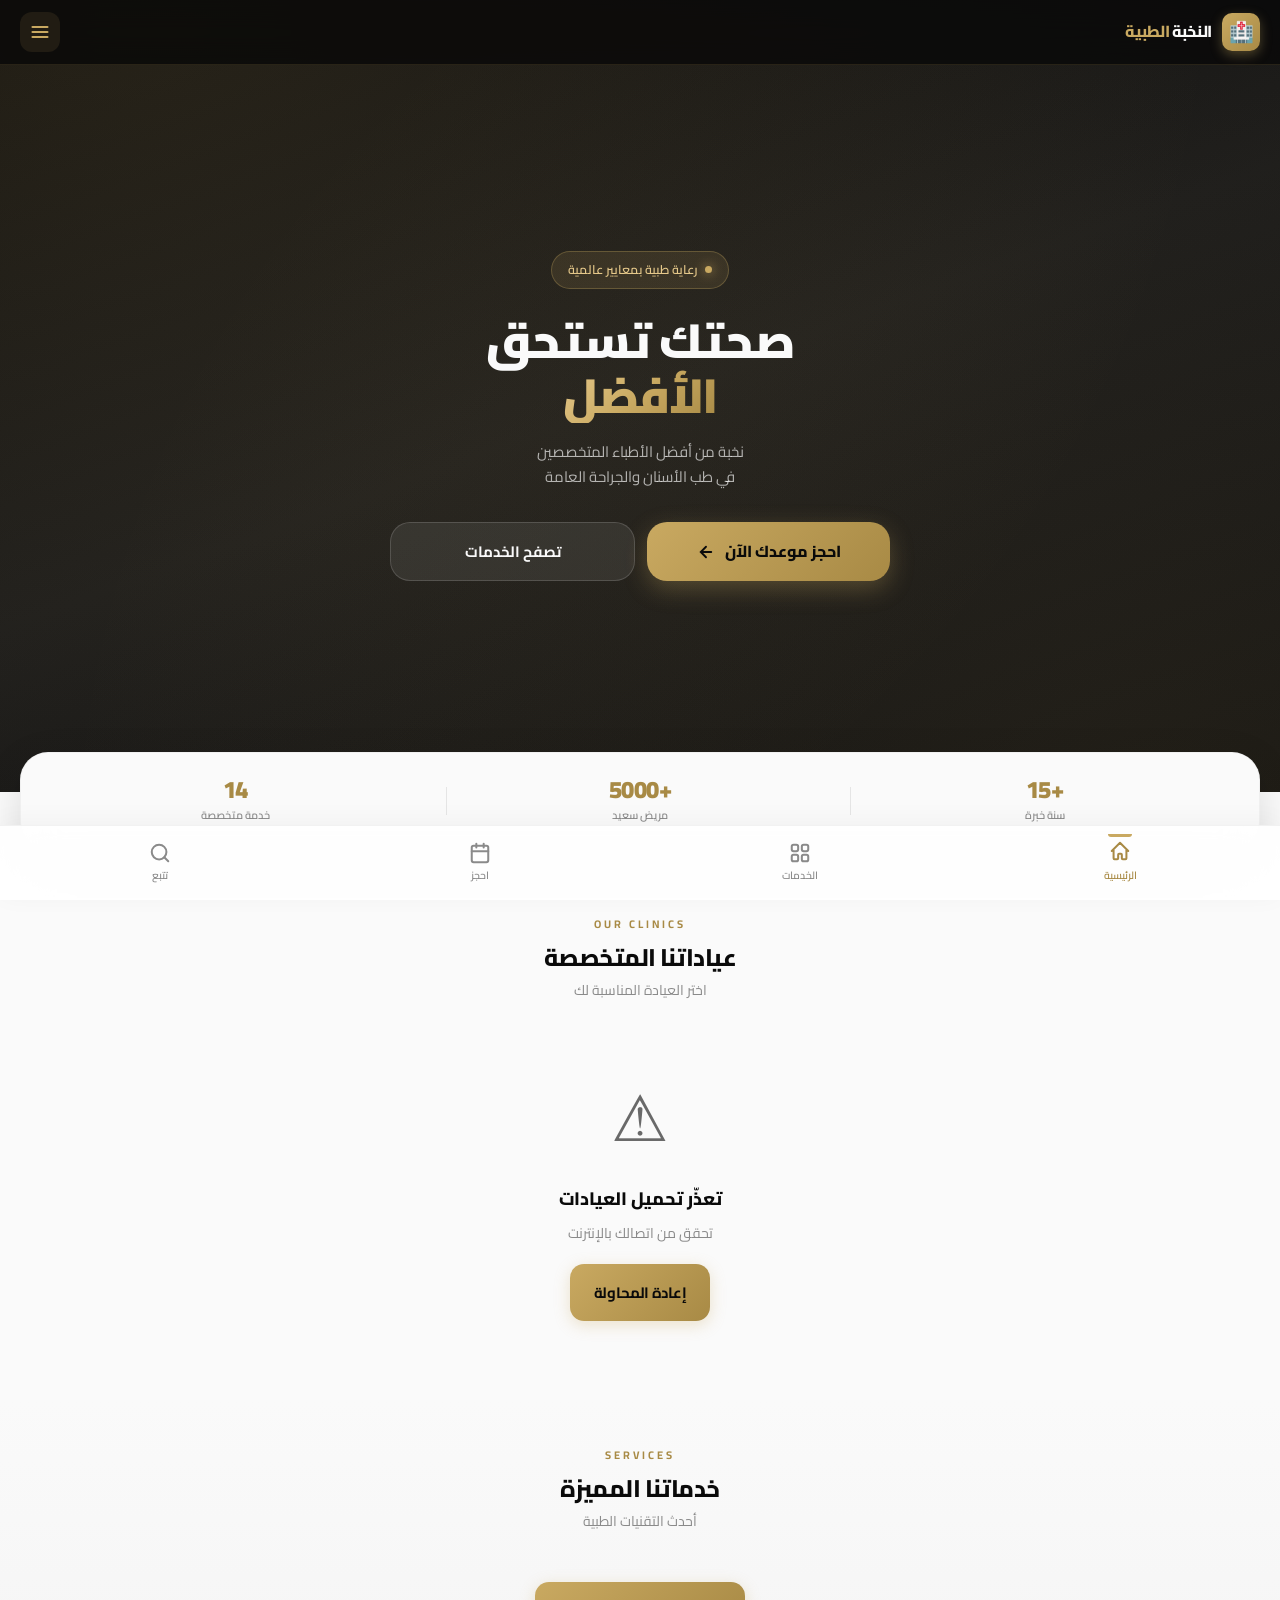
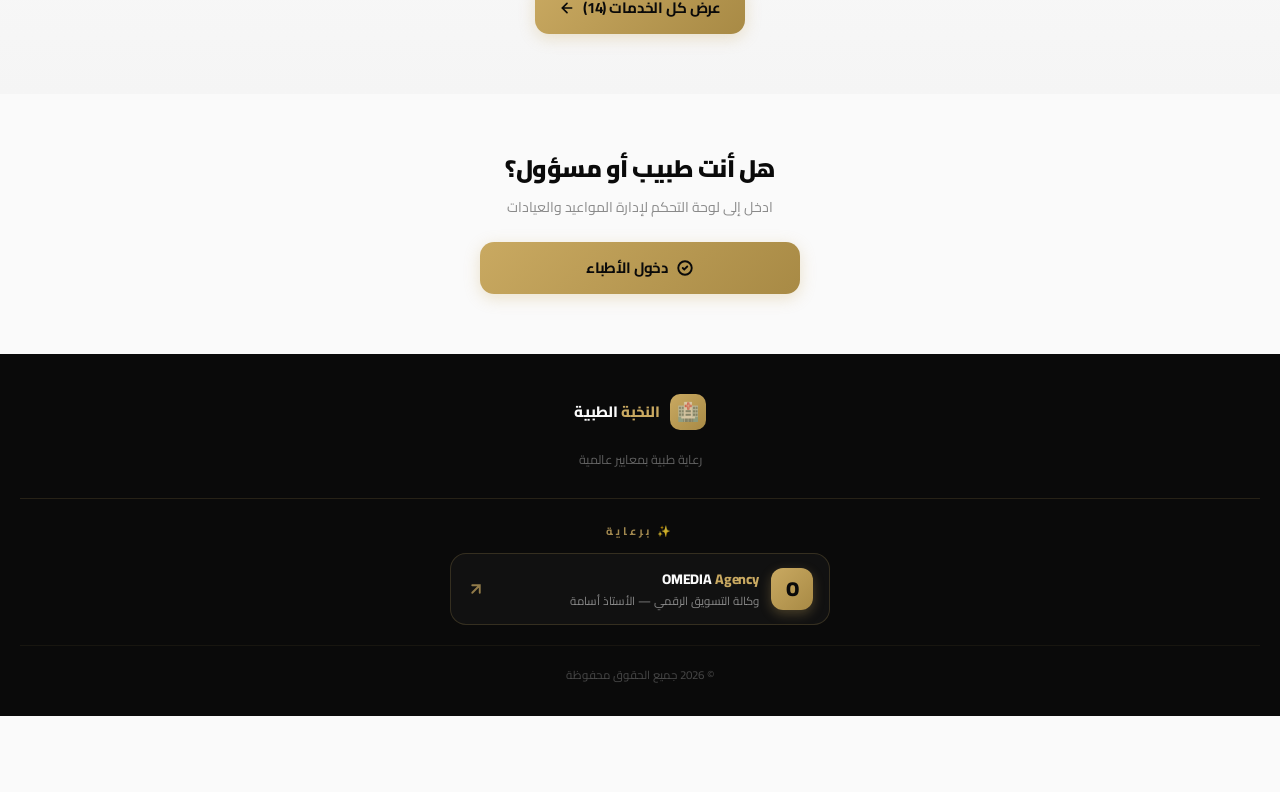
==== commit c3f3715e: "Update index.html" ====
--- a/index.html
+++ b/index.html
@@ -11,20 +11,16 @@
   
   <title>النخبة الطبية</title>
   
-  <!-- PWA -->
   <link rel="manifest" href="/manifest.json">
   <link rel="icon" type="image/png" href="/icons/icon-192.png">
   <link rel="apple-touch-icon" href="/icons/icon-192.png">
   
-  <!-- Fonts -->
   <link rel="preconnect" href="https://fonts.googleapis.com">
   <link rel="preconnect" href="https://fonts.gstatic.com" crossorigin>
   <link href="https://fonts.googleapis.com/css2?family=Cairo:wght@300;400;600;700;800;900&display=swap" rel="stylesheet">
   
-  <!-- Styles -->
   <link rel="stylesheet" href="/css/app.css">
   
-  <!-- Extra styles for homepage -->
   <style>
     /* ============ HERO ============ */
     .hero {
@@ -39,68 +35,51 @@
       overflow: hidden;
       text-align: center;
     }
-    
     .hero::before {
       content: '';
       position: absolute;
-      top: -50%;
-      right: -50%;
-      width: 200%;
-      height: 200%;
+      top: -50%; right: -50%;
+      width: 200%; height: 200%;
       background: 
         radial-gradient(circle at 30% 20%, rgba(201, 169, 97, 0.15) 0%, transparent 50%),
         radial-gradient(circle at 70% 80%, rgba(201, 169, 97, 0.1) 0%, transparent 50%);
       animation: floatBg 20s ease-in-out infinite;
     }
-    
     @keyframes floatBg {
       0%, 100% { transform: translate(0, 0) rotate(0deg); }
       50% { transform: translate(-30px, -30px) rotate(5deg); }
     }
-    
     .hero-badge {
-      display: inline-flex;
-      align-items: center;
-      gap: 8px;
+      display: inline-flex; align-items: center; gap: 8px;
       padding: 8px 16px;
       background: rgba(201, 169, 97, 0.12);
       border: 1px solid rgba(201, 169, 97, 0.3);
       border-radius: var(--r-full);
       color: var(--gold-light);
-      font-size: 12.5px;
-      font-weight: 600;
+      font-size: 12.5px; font-weight: 600;
       margin-bottom: 24px;
-      position: relative;
-      z-index: 1;
+      position: relative; z-index: 1;
       animation: fadeInUp 0.8s ease;
     }
-    
     .hero-badge-dot {
-      width: 7px;
-      height: 7px;
+      width: 7px; height: 7px;
       background: var(--gold);
       border-radius: 50%;
       animation: pulse 2s ease infinite;
       box-shadow: 0 0 12px var(--gold);
     }
-    
     @keyframes pulse {
       0%, 100% { opacity: 1; transform: scale(1); }
       50% { opacity: 0.6; transform: scale(1.3); }
     }
-    
     .hero-title {
-      font-size: 2.5rem;
-      font-weight: 900;
-      color: var(--white);
-      line-height: 1.15;
+      font-size: 2.5rem; font-weight: 900;
+      color: var(--white); line-height: 1.15;
       margin-bottom: 16px;
-      position: relative;
-      z-index: 1;
+      position: relative; z-index: 1;
       letter-spacing: -0.03em;
       animation: fadeInUp 0.8s ease 0.1s both;
     }
-    
     .hero-title span {
       background: linear-gradient(135deg, var(--gold-light), var(--gold), var(--gold-dark));
       -webkit-background-clip: text;
@@ -108,100 +87,70 @@
       background-clip: text;
       display: inline-block;
     }
-    
     .hero-subtitle {
       font-size: 15px;
       color: rgba(255, 255, 255, 0.65);
       max-width: 400px;
       margin: 0 auto 32px;
-      position: relative;
-      z-index: 1;
+      position: relative; z-index: 1;
       animation: fadeInUp 0.8s ease 0.2s both;
       line-height: 1.7;
     }
-    
     .hero-actions {
-      display: flex;
-      flex-direction: column;
-      gap: 12px;
-      width: 100%;
-      max-width: 340px;
-      position: relative;
-      z-index: 1;
+      display: flex; flex-direction: column; gap: 12px;
+      width: 100%; max-width: 340px;
+      position: relative; z-index: 1;
       animation: fadeInUp 0.8s ease 0.3s both;
     }
-    
     .hero-cta {
       padding: 17px 32px;
       background: linear-gradient(135deg, var(--gold), var(--gold-dark));
-      color: var(--black);
-      font-weight: 800;
-      font-size: 16px;
+      color: var(--black); font-weight: 800; font-size: 16px;
       border-radius: var(--r-lg);
       box-shadow: var(--shadow-gold);
-      display: inline-flex;
-      align-items: center;
-      justify-content: center;
+      display: inline-flex; align-items: center; justify-content: center;
       gap: 10px;
       transition: all var(--t-base);
       text-decoration: none;
-      border: none;
-      cursor: pointer;
+      border: none; cursor: pointer;
       font-family: inherit;
     }
-    
     .hero-cta:active {
       transform: scale(0.97);
       box-shadow: 0 4px 16px rgba(201, 169, 97, 0.4);
     }
-    
-    .hero-cta svg {
-      transition: transform 0.3s ease;
-    }
-    
-    .hero-cta:active svg {
-      transform: translateX(-4px);
-    }
-    
+    .hero-cta svg { transition: transform 0.3s ease; }
+    .hero-cta:active svg { transform: translateX(-4px); }
     .hero-secondary {
       padding: 15px 32px;
       background: rgba(255, 255, 255, 0.08);
       backdrop-filter: blur(10px);
       color: var(--white);
-      font-weight: 700;
-      font-size: 15px;
+      font-weight: 700; font-size: 15px;
       border-radius: var(--r-lg);
       border: 1px solid rgba(255, 255, 255, 0.15);
-      display: inline-flex;
-      align-items: center;
-      justify-content: center;
+      display: inline-flex; align-items: center; justify-content: center;
       gap: 8px;
       text-decoration: none;
       transition: all var(--t-fast);
     }
-    
     .hero-secondary:active {
       background: rgba(255, 255, 255, 0.15);
       transform: scale(0.97);
     }
-    
     .hero-install {
       padding: 12px 24px;
       background: transparent;
       color: var(--gold);
-      font-weight: 700;
-      font-size: 14px;
+      font-weight: 700; font-size: 14px;
       border-radius: var(--r-md);
       border: 1.5px dashed rgba(201, 169, 97, 0.4);
-      display: none;
-      align-items: center;
-      justify-content: center;
+      display: none; align-items: center; justify-content: center;
       gap: 8px;
       cursor: pointer;
       font-family: inherit;
       transition: all var(--t-fast);
     }
-    
     .hero-install:active {
       background: rgba(201, 169, 97, 0.1);
       transform: scale(0.97);
@@ -211,10 +160,8 @@
     .stats-section {
       padding: 0;
       margin: -40px 20px 0;
-      position: relative;
-      z-index: 2;
-    }
-    
+      position: relative; z-index: 2;
+    }
     .stats-card {
       background: var(--white);
       border-radius: var(--r-xl);
@@ -226,31 +173,23 @@
       animation: fadeInUp 0.8s ease 0.5s both;
       border: 1px solid rgba(0, 0, 0, 0.04);
     }
-    
     .stat-item {
       text-align: center;
       position: relative;
     }
-    
     .stat-item:not(:last-child)::after {
       content: '';
       position: absolute;
-      left: 0;
-      top: 20%;
-      height: 60%;
-      width: 1px;
+      left: 0; top: 20%;
+      height: 60%; width: 1px;
       background: var(--gray-light);
     }
-    
     .stat-value {
-      font-size: 1.5rem;
-      font-weight: 900;
+      font-size: 1.5rem; font-weight: 900;
       color: var(--gold-dark);
-      display: block;
-      line-height: 1.1;
+      display: block; line-height: 1.1;
       letter-spacing: -0.02em;
     }
-    
     .stat-label {
       font-size: 11px;
       color: var(--gray);
@@ -259,10 +198,7 @@
     }
     
     /* ============ CLINIC CARDS ============ */
-    .clinics-section {
-      padding: 60px 20px 40px;
-    }
-    
+    .clinics-section { padding: 60px 20px 40px; }
     .clinic-card {
       background: var(--white);
       border: 1px solid rgba(0, 0, 0, 0.06);
@@ -274,148 +210,102 @@
       overflow: hidden;
       margin-bottom: 16px;
     }
-    
     .clinic-card::before {
       content: '';
       position: absolute;
-      top: 0;
-      right: 0;
-      width: 4px;
-      height: 100%;
+      top: 0; right: 0;
+      width: 4px; height: 100%;
       background: linear-gradient(180deg, var(--gold), var(--gold-dark));
     }
-    
     .clinic-card:active {
       transform: scale(0.985);
       box-shadow: var(--shadow-md);
     }
-    
     .clinic-header {
-      display: flex;
-      align-items: flex-start;
-      gap: 14px;
-      margin-bottom: 16px;
-    }
-    
+      display: flex; align-items: flex-start;
+      gap: 14px; margin-bottom: 16px;
+    }
     .clinic-icon {
-      width: 56px;
-      height: 56px;
+      width: 56px; height: 56px;
       border-radius: 16px;
       background: linear-gradient(135deg, rgba(201, 169, 97, 0.15), rgba(201, 169, 97, 0.05));
       border: 1px solid rgba(201, 169, 97, 0.25);
-      display: flex;
-      align-items: center;
-      justify-content: center;
-      font-size: 28px;
-      flex-shrink: 0;
-    }
-    
-    .clinic-info {
-      flex: 1;
-      min-width: 0;
-    }
-    
+      display: flex; align-items: center; justify-content: center;
+      font-size: 28px; flex-shrink: 0;
+    }
+    .clinic-info { flex: 1; min-width: 0; }
     .clinic-name {
-      font-size: 17px;
-      font-weight: 800;
+      font-size: 17px; font-weight: 800;
       color: var(--black);
       margin-bottom: 4px;
       letter-spacing: -0.01em;
     }
-    
     .clinic-specialty {
       display: inline-block;
       padding: 3px 10px;
       background: rgba(201, 169, 97, 0.1);
       color: var(--gold-dark);
       border-radius: var(--r-full);
-      font-size: 11.5px;
-      font-weight: 700;
-    }
-    
+      font-size: 11.5px; font-weight: 700;
+    }
     .clinic-details {
-      display: flex;
-      flex-direction: column;
-      gap: 8px;
+      display: flex; flex-direction: column; gap: 8px;
       margin-bottom: 16px;
       padding-bottom: 16px;
       border-bottom: 1px solid var(--gray-light);
     }
-    
     .clinic-detail {
-      display: flex;
-      align-items: center;
+      display: flex; align-items: center;
       gap: 10px;
       font-size: 13px;
       color: var(--gray);
     }
-    
     .clinic-detail-icon {
-      width: 28px;
-      height: 28px;
+      width: 28px; height: 28px;
       border-radius: 8px;
       background: var(--gray-lighter);
-      display: flex;
-      align-items: center;
-      justify-content: center;
-      font-size: 14px;
-      flex-shrink: 0;
-    }
-    
+      display: flex; align-items: center; justify-content: center;
+      font-size: 14px; flex-shrink: 0;
+    }
     .clinic-detail-text {
       color: var(--black);
       font-weight: 600;
       font-size: 13px;
     }
-    
     .clinic-actions {
       display: grid;
       grid-template-columns: 1fr 1fr;
       gap: 8px;
     }
-    
-    .clinic-actions .full-width {
-      grid-column: 1 / -1;
-    }
-    
+    .clinic-actions .full-width { grid-column: 1 / -1; }
     .action-btn {
       padding: 12px;
       border-radius: var(--r-md);
       font-family: inherit;
-      font-size: 13px;
-      font-weight: 700;
-      display: inline-flex;
-      align-items: center;
-      justify-content: center;
+      font-size: 13px; font-weight: 700;
+      display: inline-flex; align-items: center; justify-content: center;
       gap: 6px;
       text-decoration: none;
       transition: all var(--t-fast);
       cursor: pointer;
       border: none;
     }
-    
-    .action-btn:active {
-      transform: scale(0.96);
-    }
-    
+    .action-btn:active { transform: scale(0.96); }
     .action-call {
       background: rgba(34, 197, 94, 0.1);
       color: #15803D;
       border: 1px solid rgba(34, 197, 94, 0.2);
     }
-    
     .action-whatsapp {
       background: rgba(37, 211, 102, 0.1);
       color: #128C7E;
       border: 1px solid rgba(37, 211, 102, 0.2);
     }
-    
     .action-book {
       background: linear-gradient(135deg, var(--gold), var(--gold-dark));
       color: var(--black);
       box-shadow: 0 4px 12px rgba(201, 169, 97, 0.25);
-      padding: 14px;
-      font-size: 14px;
+      padding: 14px; font-size: 14px;
     }
     
     /* ============ SERVICES ============ */
@@ -423,18 +313,13 @@
       padding: 40px 0 60px;
       background: linear-gradient(180deg, var(--white) 0%, var(--white-soft) 100%);
     }
-    
-    .services-container {
-      padding: 0 20px;
-    }
-    
+    .services-container { padding: 0 20px; }
     .services-grid {
       display: grid;
       grid-template-columns: repeat(2, 1fr);
       gap: 12px;
       margin-bottom: 24px;
     }
-    
     .service-card {
       background: var(--white);
       border: 1px solid rgba(0, 0, 0, 0.06);
@@ -446,40 +331,29 @@
       position: relative;
       overflow: hidden;
     }
-    
     .service-card:active {
       transform: scale(0.97);
       border-color: var(--gold);
       box-shadow: 0 8px 20px rgba(201, 169, 97, 0.15);
     }
-    
     .service-icon {
-      font-size: 30px;
-      margin-bottom: 10px;
-      display: block;
-      line-height: 1;
-    }
-    
+      font-size: 30px; margin-bottom: 10px;
+      display: block; line-height: 1;
+    }
     .service-name {
-      font-size: 13px;
-      font-weight: 800;
+      font-size: 13px; font-weight: 800;
       color: var(--black);
       margin-bottom: 6px;
       line-height: 1.3;
       min-height: 34px;
-      display: flex;
-      align-items: center;
-      justify-content: center;
+      display: flex; align-items: center; justify-content: center;
       letter-spacing: -0.01em;
     }
-    
     .service-price {
-      font-size: 14px;
-      font-weight: 800;
+      font-size: 14px; font-weight: 800;
       color: var(--gold-dark);
       letter-spacing: -0.01em;
     }
-    
     .service-price small {
       font-size: 10px;
       opacity: 0.7;
@@ -487,35 +361,23 @@
     }
     
     /* ============ CTA ============ */
-    .cta-section {
-      padding: 60px 20px;
-      text-align: center;
-    }
-    
+    .cta-section { padding: 60px 20px; text-align: center; }
     .cta-title {
-      font-size: 1.5rem;
-      font-weight: 900;
+      font-size: 1.5rem; font-weight: 900;
       color: var(--black);
       margin-bottom: 12px;
       letter-spacing: -0.02em;
     }
-    
     .cta-text {
-      color: var(--gray);
-      font-size: 14px;
+      color: var(--gray); font-size: 14px;
       margin-bottom: 24px;
       max-width: 340px;
-      margin-left: auto;
-      margin-right: auto;
+      margin-left: auto; margin-right: auto;
       line-height: 1.6;
     }
-    
     .login-buttons {
-      display: flex;
-      flex-direction: column;
-      gap: 10px;
-      max-width: 320px;
-      margin: 0 auto;
+      display: flex; flex-direction: column;
+      gap: 10px; max-width: 320px; margin: 0 auto;
     }
     
     /* ============ FOOTER ============ */
@@ -526,40 +388,29 @@
       text-align: center;
       font-size: 13px;
     }
-    
     .footer-logo {
-      display: inline-flex;
-      align-items: center;
-      gap: 10px;
-      margin-bottom: 12px;
-    }
-    
+      display: inline-flex; align-items: center;
+      gap: 10px; margin-bottom: 12px;
+    }
     .footer-logo-icon {
-      width: 36px;
-      height: 36px;
+      width: 36px; height: 36px;
       border-radius: 10px;
       background: linear-gradient(135deg, var(--gold), var(--gold-dark));
-      display: flex;
-      align-items: center;
-      justify-content: center;
+      display: flex; align-items: center; justify-content: center;
       font-size: 18px;
     }
-    
     .footer-title {
       color: var(--gold);
       font-weight: 800;
       font-size: 15px;
     }
-    
     .footer-title span { color: var(--white); }
-    
     .footer-text {
       margin-top: 8px;
       opacity: 0.7;
       font-size: 12.5px;
       line-height: 1.6;
     }
-    
     .footer-copy {
       margin-top: 20px;
       padding-top: 20px;
@@ -568,6 +419,77 @@
       opacity: 0.5;
     }
     
+    /* ============ SPONSOR ============ */
+    .footer-sponsor {
+      margin-top: 28px;
+      padding-top: 24px;
+      border-top: 1px solid rgba(201, 169, 97, 0.15);
+    }
+    .footer-sponsor-label {
+      font-size: 11px;
+      color: var(--gold);
+      font-weight: 700;
+      letter-spacing: 3px;
+      text-transform: uppercase;
+      margin-bottom: 12px;
+      opacity: 0.8;
+    }
+    .footer-sponsor-card {
+      display: flex;
+      align-items: center;
+      gap: 12px;
+      padding: 14px 16px;
+      background: rgba(255, 255, 255, 0.03);
+      border: 1px solid rgba(201, 169, 97, 0.2);
+      border-radius: 16px;
+      text-decoration: none;
+      transition: all 0.3s ease;
+      max-width: 380px;
+      margin: 0 auto;
+    }
+    .footer-sponsor-card:active {
+      background: rgba(201, 169, 97, 0.08);
+      border-color: rgba(201, 169, 97, 0.4);
+      transform: scale(0.98);
+    }
+    .footer-sponsor-icon {
+      width: 42px;
+      height: 42px;
+      border-radius: 12px;
+      background: linear-gradient(135deg, var(--gold), var(--gold-dark));
+      color: var(--black);
+      font-size: 20px;
+      font-weight: 900;
+      display: flex;
+      align-items: center;
+      justify-content: center;
+      flex-shrink: 0;
+      box-shadow: 0 4px 12px rgba(201, 169, 97, 0.3);
+    }
+    .footer-sponsor-info {
+      flex: 1;
+      text-align: right;
+      min-width: 0;
+    }
+    .footer-sponsor-name {
+      font-size: 14px;
+      font-weight: 800;
+      color: var(--white);
+      letter-spacing: -0.01em;
+      margin-bottom: 2px;
+    }
+    .footer-sponsor-name span { color: var(--gold); }
+    .footer-sponsor-desc {
+      font-size: 11.5px;
+      color: rgba(255, 255, 255, 0.5);
+      line-height: 1.4;
+    }
+    .footer-sponsor-arrow {
+      color: var(--gold);
+      flex-shrink: 0;
+      opacity: 0.7;
+    }
+    
     /* ============ RESPONSIVE ============ */
     @media (min-width: 640px) {
       .hero-title { font-size: 3rem; }
@@ -579,7 +501,6 @@
 </head>
 <body>
 
-  <!-- ============ HEADER ============ -->
   <header class="app-header dark">
     <a href="/" class="app-header-logo">
       <div class="app-header-logo-icon">🏥</div>
@@ -594,7 +515,6 @@
     </button>
   </header>
 
-  <!-- ============ HERO ============ -->
   <section class="hero">
     <div class="hero-badge">
       <span class="hero-badge-dot"></span>
@@ -630,7 +550,6 @@
     </div>
   </section>
 
-  <!-- ============ STATS ============ -->
   <section class="stats-section fade-in">
     <div class="stats-card">
       <div class="stat-item">
@@ -648,7 +567,6 @@
     </div>
   </section>
 
-  <!-- ============ CLINICS ============ -->
   <section class="clinics-section">
     <div class="section-header fade-in">
       <span class="section-tag">OUR CLINICS</span>
@@ -657,7 +575,6 @@
     </div>
     
     <div id="clinics-container">
-      <!-- Skeleton loader -->
       <div class="clinic-card">
         <div class="clinic-header">
           <div class="skeleton" style="width: 56px; height: 56px; border-radius: 16px;"></div>
@@ -672,7 +589,6 @@
     </div>
   </section>
 
-  <!-- ============ SERVICES ============ -->
   <section class="services-section">
     <div class="services-container">
       <div class="section-header fade-in">
@@ -682,7 +598,6 @@
       </div>
       
       <div class="services-grid fade-in" id="services-preview">
-        <!-- Skeleton -->
         <div class="service-card">
           <div class="skeleton" style="width: 40px; height: 40px; border-radius: 12px; margin: 0 auto 12px;"></div>
           <div class="skeleton skeleton-text" style="width: 80%; margin: 0 auto 6px;"></div>
@@ -716,7 +631,6 @@
     </div>
   </section>
 
-  <!-- ============ CTA ============ -->
   <section class="cta-section fade-in">
     <h2 class="cta-title">هل أنت طبيب أو مسؤول؟</h2>
     <p class="cta-text">ادخل إلى لوحة التحكم لإدارة المواعيد والعيادات</p>
@@ -731,17 +645,30 @@
     </div>
   </section>
 
-  <!-- ============ FOOTER ============ -->
   <footer class="app-footer">
     <div class="footer-logo">
       <div class="footer-logo-icon">🏥</div>
       <div class="footer-title">النخبة <span>الطبية</span></div>
     </div>
     <div class="footer-text">رعاية طبية بمعايير عالمية</div>
+    
+    <div class="footer-sponsor">
+      <div class="footer-sponsor-label">✨ برعاية</div>
+      <a href="https://www.omedia-agency.com/" target="_blank" rel="noopener noreferrer" class="footer-sponsor-card">
+        <div class="footer-sponsor-icon">O</div>
+        <div class="footer-sponsor-info">
+          <div class="footer-sponsor-name">OMEDIA <span>Agency</span></div>
+          <div class="footer-sponsor-desc">وكالة التسويق الرقمي — الأستاذ أسامة</div>
+        </div>
+        <svg class="footer-sponsor-arrow" width="18" height="18" viewBox="0 0 24 24" fill="none" stroke="currentColor" stroke-width="2.5" stroke-linecap="round">
+          <path d="M7 17L17 7M7 7h10v10"/>
+        </svg>
+      </a>
+    </div>
+    
     <div class="footer-copy">© 2026 جميع الحقوق محفوظة</div>
   </footer>
 
-  <!-- ============ BOTTOM NAV ============ -->
   <nav class="bottom-nav">
     <a href="/" class="nav-item active">
       <svg viewBox="0 0 24 24" fill="none" stroke="currentColor" stroke-width="2.2" stroke-linecap="round" stroke-linejoin="round">
@@ -776,13 +703,11 @@
     </a>
   </nav>
 
-  <!-- ============ SCRIPTS ============ -->
   <script type="module">
     import { clinicsAPI, servicesAPI } from '/js/api.js';
     import { toast, helpers, haptic } from '/js/ui.js';
     import '/js/app.js';
     
-    // ============ LOAD CLINICS ============
     async function loadClinics() {
       const container = document.getElementById('clinics-container');
       
@@ -869,7 +794,6 @@
           container.appendChild(card);
         });
         
-        // Re-init fade-in
         helpers.initFadeIn();
         
       } catch (error) {
@@ -885,7 +809,6 @@
       }
     }
     
-    // ============ LOAD SERVICES PREVIEW ============
     async function loadServicesPreview() {
       const container = document.getElementById('services-preview');
       
@@ -897,7 +820,6 @@
           return;
         }
         
-        // Show first 6 services
         const services = data.data.slice(0, 6);
         
         container.innerHTML = services.map(service => `
@@ -917,7 +839,6 @@
       }
     }
     
-    // ============ HELPERS ============
     function getClinicIcon(specialty) {
       if (!specialty) return '🏥';
       specialty = specialty.toLowerCase();
@@ -928,49 +849,31 @@
       return '🏥';
     }
     
-    // ============ MENU ============
     window.showMenu = function() {
       haptic.medium();
-      const user = localStorage.getItem('elite_user');
       const isLoggedIn = !!localStorage.getItem('elite_token');
       
       import('/js/ui.js').then(({ sheet }) => {
         const content = document.createElement('div');
         content.innerHTML = `
           <div style="display: flex; flex-direction: column; gap: 8px;">
-            <a href="/" class="btn btn-ghost btn-block" style="justify-content: flex-start;">
-              🏠 الرئيسية
-            </a>
-            <a href="/services.html" class="btn btn-ghost btn-block" style="justify-content: flex-start;">
-              📋 الخدمات
-            </a>
-            <a href="/book.html" class="btn btn-ghost btn-block" style="justify-content: flex-start;">
-              📅 حجز موعد
-            </a>
-            <a href="/track.html" class="btn btn-ghost btn-block" style="justify-content: flex-start;">
-              🔍 تتبع حجزي
-            </a>
+            <a href="/" class="btn btn-ghost btn-block" style="justify-content: flex-start;">🏠 الرئيسية</a>
+            <a href="/services.html" class="btn btn-ghost btn-block" style="justify-content: flex-start;">📋 الخدمات</a>
+            <a href="/book.html" class="btn btn-ghost btn-block" style="justify-content: flex-start;">📅 حجز موعد</a>
+            <a href="/track.html" class="btn btn-ghost btn-block" style="justify-content: flex-start;">🔍 تتبع حجزي</a>
             <div class="divider"></div>
             ${isLoggedIn ? `
-              <a href="/dashboard.html" class="btn btn-primary btn-block" style="justify-content: flex-start;">
-                📊 لوحة التحكم
-              </a>
+              <a href="/dashboard.html" class="btn btn-primary btn-block" style="justify-content: flex-start;">📊 لوحة التحكم</a>
             ` : `
-              <a href="/login.html" class="btn btn-primary btn-block" style="justify-content: flex-start;">
-                🔐 تسجيل الدخول
-              </a>
+              <a href="/login.html" class="btn btn-primary btn-block" style="justify-content: flex-start;">🔐 تسجيل الدخول</a>
             `}
           </div>
         `;
         
-        sheet.open({
-          title: 'القائمة',
-          content
-        });
+        sheet.open({ title: 'القائمة', content });
       });
     };
     
-    // ============ INIT ============
     loadClinics();
     loadServicesPreview();
   </script>
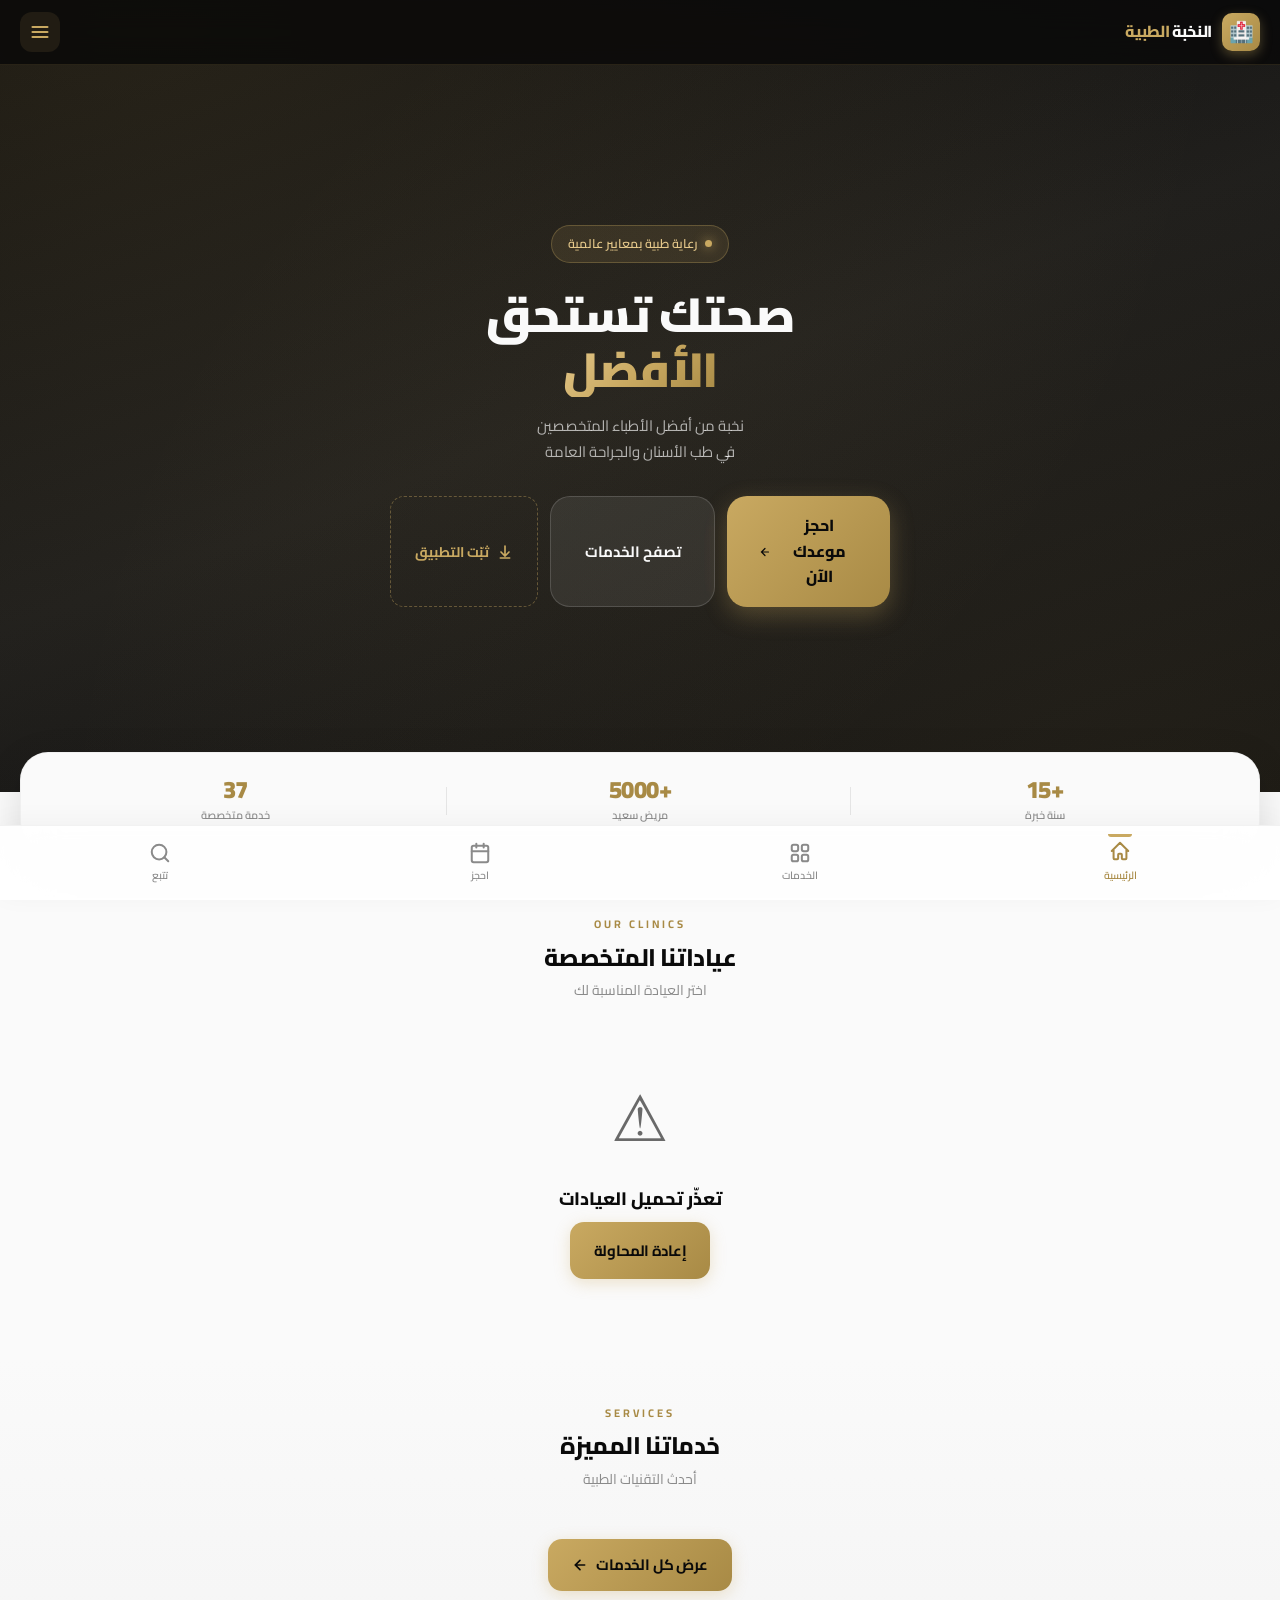
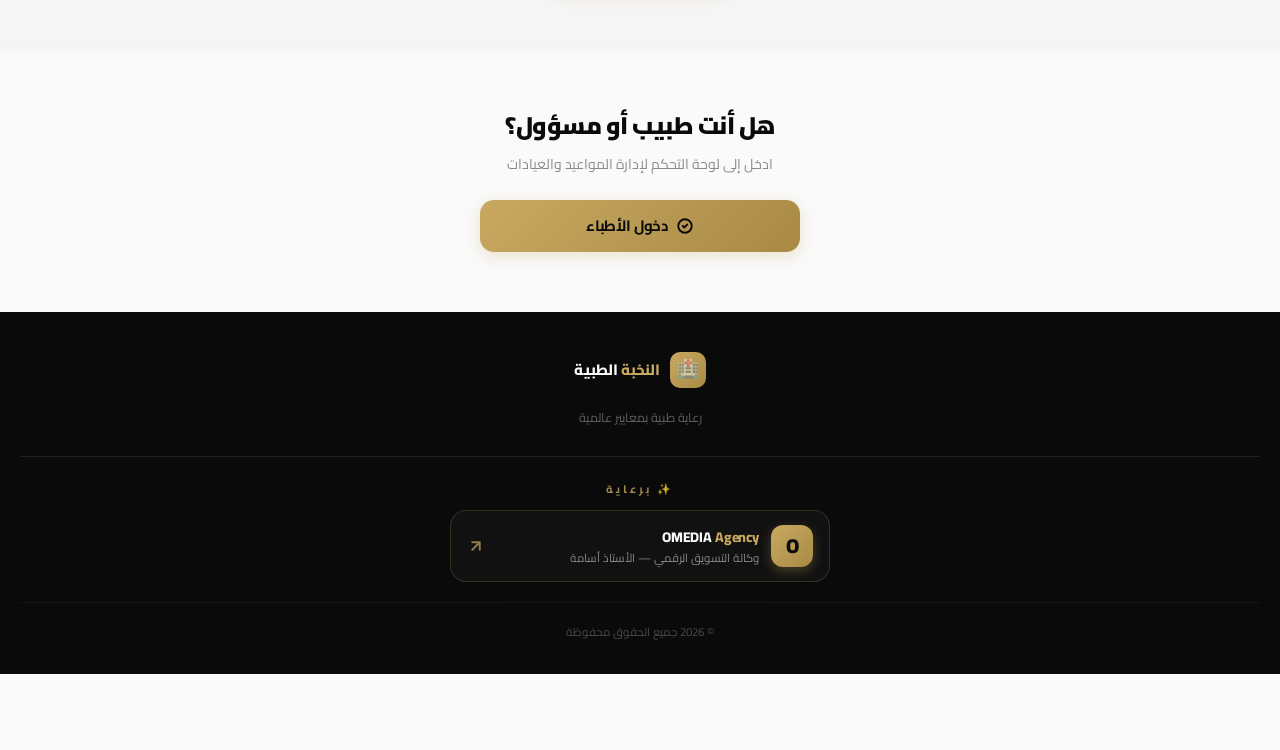
==== commit b6c5bb2b: "Show install button always" ====
--- a/index.html
+++ b/index.html
@@ -12,7 +12,6 @@
   <title>النخبة الطبية</title>
   
   <link rel="manifest" href="/manifest.json">
-  <link rel="icon" type="image/png" href="/icons/icon-192.png">
   <link rel="apple-touch-icon" href="/icons/icon-192.png">
   
   <link rel="preconnect" href="https://fonts.googleapis.com">
@@ -22,481 +21,80 @@
   <link rel="stylesheet" href="/css/app.css">
   
   <style>
-    /* ============ HERO ============ */
-    .hero {
-      min-height: 88vh;
-      background: linear-gradient(160deg, #0A0A0A 0%, #1A1A1A 50%, #0F0F0F 100%);
-      position: relative;
-      display: flex;
-      flex-direction: column;
-      align-items: center;
-      justify-content: center;
-      padding: calc(var(--safe-top) + 100px) 24px 60px;
-      overflow: hidden;
-      text-align: center;
-    }
-    .hero::before {
-      content: '';
-      position: absolute;
-      top: -50%; right: -50%;
-      width: 200%; height: 200%;
-      background: 
-        radial-gradient(circle at 30% 20%, rgba(201, 169, 97, 0.15) 0%, transparent 50%),
-        radial-gradient(circle at 70% 80%, rgba(201, 169, 97, 0.1) 0%, transparent 50%);
-      animation: floatBg 20s ease-in-out infinite;
-    }
-    @keyframes floatBg {
-      0%, 100% { transform: translate(0, 0) rotate(0deg); }
-      50% { transform: translate(-30px, -30px) rotate(5deg); }
-    }
-    .hero-badge {
-      display: inline-flex; align-items: center; gap: 8px;
-      padding: 8px 16px;
-      background: rgba(201, 169, 97, 0.12);
-      border: 1px solid rgba(201, 169, 97, 0.3);
-      border-radius: var(--r-full);
-      color: var(--gold-light);
-      font-size: 12.5px; font-weight: 600;
-      margin-bottom: 24px;
-      position: relative; z-index: 1;
-      animation: fadeInUp 0.8s ease;
-    }
-    .hero-badge-dot {
-      width: 7px; height: 7px;
-      background: var(--gold);
-      border-radius: 50%;
-      animation: pulse 2s ease infinite;
-      box-shadow: 0 0 12px var(--gold);
-    }
-    @keyframes pulse {
-      0%, 100% { opacity: 1; transform: scale(1); }
-      50% { opacity: 0.6; transform: scale(1.3); }
-    }
-    .hero-title {
-      font-size: 2.5rem; font-weight: 900;
-      color: var(--white); line-height: 1.15;
-      margin-bottom: 16px;
-      position: relative; z-index: 1;
-      letter-spacing: -0.03em;
-      animation: fadeInUp 0.8s ease 0.1s both;
-    }
-    .hero-title span {
-      background: linear-gradient(135deg, var(--gold-light), var(--gold), var(--gold-dark));
-      -webkit-background-clip: text;
-      -webkit-text-fill-color: transparent;
-      background-clip: text;
-      display: inline-block;
-    }
-    .hero-subtitle {
-      font-size: 15px;
-      color: rgba(255, 255, 255, 0.65);
-      max-width: 400px;
-      margin: 0 auto 32px;
-      position: relative; z-index: 1;
-      animation: fadeInUp 0.8s ease 0.2s both;
-      line-height: 1.7;
-    }
-    .hero-actions {
-      display: flex; flex-direction: column; gap: 12px;
-      width: 100%; max-width: 340px;
-      position: relative; z-index: 1;
-      animation: fadeInUp 0.8s ease 0.3s both;
-    }
-    .hero-cta {
-      padding: 17px 32px;
-      background: linear-gradient(135deg, var(--gold), var(--gold-dark));
-      color: var(--black); font-weight: 800; font-size: 16px;
-      border-radius: var(--r-lg);
-      box-shadow: var(--shadow-gold);
-      display: inline-flex; align-items: center; justify-content: center;
-      gap: 10px;
-      transition: all var(--t-base);
-      text-decoration: none;
-      border: none; cursor: pointer;
-      font-family: inherit;
-    }
-    .hero-cta:active {
-      transform: scale(0.97);
-      box-shadow: 0 4px 16px rgba(201, 169, 97, 0.4);
-    }
-    .hero-cta svg { transition: transform 0.3s ease; }
-    .hero-cta:active svg { transform: translateX(-4px); }
-    .hero-secondary {
-      padding: 15px 32px;
-      background: rgba(255, 255, 255, 0.08);
-      backdrop-filter: blur(10px);
-      color: var(--white);
-      font-weight: 700; font-size: 15px;
-      border-radius: var(--r-lg);
-      border: 1px solid rgba(255, 255, 255, 0.15);
-      display: inline-flex; align-items: center; justify-content: center;
-      gap: 8px;
-      text-decoration: none;
-      transition: all var(--t-fast);
-    }
-    .hero-secondary:active {
-      background: rgba(255, 255, 255, 0.15);
-      transform: scale(0.97);
-    }
-    .hero-install {
-      padding: 12px 24px;
-      background: transparent;
-      color: var(--gold);
-      font-weight: 700; font-size: 14px;
-      border-radius: var(--r-md);
-      border: 1.5px dashed rgba(201, 169, 97, 0.4);
-      display: none; align-items: center; justify-content: center;
-      gap: 8px;
-      cursor: pointer;
-      font-family: inherit;
-      transition: all var(--t-fast);
-    }
-    .hero-install:active {
-      background: rgba(201, 169, 97, 0.1);
-      transform: scale(0.97);
-    }
-    
-    /* ============ STATS ============ */
-    .stats-section {
-      padding: 0;
-      margin: -40px 20px 0;
-      position: relative; z-index: 2;
-    }
-    .stats-card {
-      background: var(--white);
-      border-radius: var(--r-xl);
-      padding: 24px 20px;
-      box-shadow: 0 12px 40px rgba(0, 0, 0, 0.12);
-      display: grid;
-      grid-template-columns: repeat(3, 1fr);
-      gap: 16px;
-      animation: fadeInUp 0.8s ease 0.5s both;
-      border: 1px solid rgba(0, 0, 0, 0.04);
-    }
-    .stat-item {
-      text-align: center;
-      position: relative;
-    }
-    .stat-item:not(:last-child)::after {
-      content: '';
-      position: absolute;
-      left: 0; top: 20%;
-      height: 60%; width: 1px;
-      background: var(--gray-light);
-    }
-    .stat-value {
-      font-size: 1.5rem; font-weight: 900;
-      color: var(--gold-dark);
-      display: block; line-height: 1.1;
-      letter-spacing: -0.02em;
-    }
-    .stat-label {
-      font-size: 11px;
-      color: var(--gray);
-      font-weight: 600;
-      margin-top: 4px;
-    }
-    
-    /* ============ CLINIC CARDS ============ */
-    .clinics-section { padding: 60px 20px 40px; }
-    .clinic-card {
-      background: var(--white);
-      border: 1px solid rgba(0, 0, 0, 0.06);
-      border-radius: var(--r-xl);
-      padding: 24px;
-      box-shadow: var(--shadow-sm);
-      transition: all var(--t-base);
-      position: relative;
-      overflow: hidden;
-      margin-bottom: 16px;
-    }
-    .clinic-card::before {
-      content: '';
-      position: absolute;
-      top: 0; right: 0;
-      width: 4px; height: 100%;
-      background: linear-gradient(180deg, var(--gold), var(--gold-dark));
-    }
-    .clinic-card:active {
-      transform: scale(0.985);
-      box-shadow: var(--shadow-md);
-    }
-    .clinic-header {
-      display: flex; align-items: flex-start;
-      gap: 14px; margin-bottom: 16px;
-    }
-    .clinic-icon {
-      width: 56px; height: 56px;
-      border-radius: 16px;
-      background: linear-gradient(135deg, rgba(201, 169, 97, 0.15), rgba(201, 169, 97, 0.05));
-      border: 1px solid rgba(201, 169, 97, 0.25);
-      display: flex; align-items: center; justify-content: center;
-      font-size: 28px; flex-shrink: 0;
-    }
-    .clinic-info { flex: 1; min-width: 0; }
-    .clinic-name {
-      font-size: 17px; font-weight: 800;
-      color: var(--black);
-      margin-bottom: 4px;
-      letter-spacing: -0.01em;
-    }
-    .clinic-specialty {
-      display: inline-block;
-      padding: 3px 10px;
-      background: rgba(201, 169, 97, 0.1);
-      color: var(--gold-dark);
-      border-radius: var(--r-full);
-      font-size: 11.5px; font-weight: 700;
-    }
-    .clinic-details {
-      display: flex; flex-direction: column; gap: 8px;
-      margin-bottom: 16px;
-      padding-bottom: 16px;
-      border-bottom: 1px solid var(--gray-light);
-    }
-    .clinic-detail {
-      display: flex; align-items: center;
-      gap: 10px;
-      font-size: 13px;
-      color: var(--gray);
-    }
-    .clinic-detail-icon {
-      width: 28px; height: 28px;
-      border-radius: 8px;
-      background: var(--gray-lighter);
-      display: flex; align-items: center; justify-content: center;
-      font-size: 14px; flex-shrink: 0;
-    }
-    .clinic-detail-text {
-      color: var(--black);
-      font-weight: 600;
-      font-size: 13px;
-    }
-    .clinic-actions {
-      display: grid;
-      grid-template-columns: 1fr 1fr;
-      gap: 8px;
-    }
-    .clinic-actions .full-width { grid-column: 1 / -1; }
-    .action-btn {
-      padding: 12px;
-      border-radius: var(--r-md);
-      font-family: inherit;
-      font-size: 13px; font-weight: 700;
-      display: inline-flex; align-items: center; justify-content: center;
-      gap: 6px;
-      text-decoration: none;
-      transition: all var(--t-fast);
-      cursor: pointer;
-      border: none;
-    }
-    .action-btn:active { transform: scale(0.96); }
-    .action-call {
-      background: rgba(34, 197, 94, 0.1);
-      color: #15803D;
-      border: 1px solid rgba(34, 197, 94, 0.2);
-    }
-    .action-whatsapp {
-      background: rgba(37, 211, 102, 0.1);
-      color: #128C7E;
-      border: 1px solid rgba(37, 211, 102, 0.2);
-    }
-    .action-book {
-      background: linear-gradient(135deg, var(--gold), var(--gold-dark));
-      color: var(--black);
-      box-shadow: 0 4px 12px rgba(201, 169, 97, 0.25);
-      padding: 14px; font-size: 14px;
-    }
-    
-    /* ============ SERVICES ============ */
-    .services-section {
-      padding: 40px 0 60px;
-      background: linear-gradient(180deg, var(--white) 0%, var(--white-soft) 100%);
-    }
-    .services-container { padding: 0 20px; }
-    .services-grid {
-      display: grid;
-      grid-template-columns: repeat(2, 1fr);
-      gap: 12px;
-      margin-bottom: 24px;
-    }
-    .service-card {
-      background: var(--white);
-      border: 1px solid rgba(0, 0, 0, 0.06);
-      border-radius: var(--r-lg);
-      padding: 18px 14px;
-      text-align: center;
-      transition: all var(--t-base);
-      cursor: pointer;
-      position: relative;
-      overflow: hidden;
-    }
-    .service-card:active {
-      transform: scale(0.97);
-      border-color: var(--gold);
-      box-shadow: 0 8px 20px rgba(201, 169, 97, 0.15);
-    }
-    .service-icon {
-      font-size: 30px; margin-bottom: 10px;
-      display: block; line-height: 1;
-    }
-    .service-name {
-      font-size: 13px; font-weight: 800;
-      color: var(--black);
-      margin-bottom: 6px;
-      line-height: 1.3;
-      min-height: 34px;
-      display: flex; align-items: center; justify-content: center;
-      letter-spacing: -0.01em;
-    }
-    .service-price {
-      font-size: 14px; font-weight: 800;
-      color: var(--gold-dark);
-      letter-spacing: -0.01em;
-    }
-    .service-price small {
-      font-size: 10px;
-      opacity: 0.7;
-      margin-left: 2px;
-    }
-    
-    /* ============ CTA ============ */
-    .cta-section { padding: 60px 20px; text-align: center; }
-    .cta-title {
-      font-size: 1.5rem; font-weight: 900;
-      color: var(--black);
-      margin-bottom: 12px;
-      letter-spacing: -0.02em;
-    }
-    .cta-text {
-      color: var(--gray); font-size: 14px;
-      margin-bottom: 24px;
-      max-width: 340px;
-      margin-left: auto; margin-right: auto;
-      line-height: 1.6;
-    }
-    .login-buttons {
-      display: flex; flex-direction: column;
-      gap: 10px; max-width: 320px; margin: 0 auto;
-    }
-    
-    /* ============ FOOTER ============ */
-    .app-footer {
-      background: var(--black);
-      color: rgba(255, 255, 255, 0.5);
-      padding: 40px 20px 32px;
-      text-align: center;
-      font-size: 13px;
-    }
-    .footer-logo {
-      display: inline-flex; align-items: center;
-      gap: 10px; margin-bottom: 12px;
-    }
-    .footer-logo-icon {
-      width: 36px; height: 36px;
-      border-radius: 10px;
-      background: linear-gradient(135deg, var(--gold), var(--gold-dark));
-      display: flex; align-items: center; justify-content: center;
-      font-size: 18px;
-    }
-    .footer-title {
-      color: var(--gold);
-      font-weight: 800;
-      font-size: 15px;
-    }
-    .footer-title span { color: var(--white); }
-    .footer-text {
-      margin-top: 8px;
-      opacity: 0.7;
-      font-size: 12.5px;
-      line-height: 1.6;
-    }
-    .footer-copy {
-      margin-top: 20px;
-      padding-top: 20px;
-      border-top: 1px solid rgba(201, 169, 97, 0.15);
-      font-size: 11.5px;
-      opacity: 0.5;
-    }
-    
-    /* ============ SPONSOR ============ */
-    .footer-sponsor {
-      margin-top: 28px;
-      padding-top: 24px;
-      border-top: 1px solid rgba(201, 169, 97, 0.15);
-    }
-    .footer-sponsor-label {
-      font-size: 11px;
-      color: var(--gold);
-      font-weight: 700;
-      letter-spacing: 3px;
-      text-transform: uppercase;
-      margin-bottom: 12px;
-      opacity: 0.8;
-    }
-    .footer-sponsor-card {
-      display: flex;
-      align-items: center;
-      gap: 12px;
-      padding: 14px 16px;
-      background: rgba(255, 255, 255, 0.03);
-      border: 1px solid rgba(201, 169, 97, 0.2);
-      border-radius: 16px;
-      text-decoration: none;
-      transition: all 0.3s ease;
-      max-width: 380px;
-      margin: 0 auto;
-    }
-    .footer-sponsor-card:active {
-      background: rgba(201, 169, 97, 0.08);
-      border-color: rgba(201, 169, 97, 0.4);
-      transform: scale(0.98);
-    }
-    .footer-sponsor-icon {
-      width: 42px;
-      height: 42px;
-      border-radius: 12px;
-      background: linear-gradient(135deg, var(--gold), var(--gold-dark));
-      color: var(--black);
-      font-size: 20px;
-      font-weight: 900;
-      display: flex;
-      align-items: center;
-      justify-content: center;
-      flex-shrink: 0;
-      box-shadow: 0 4px 12px rgba(201, 169, 97, 0.3);
-    }
-    .footer-sponsor-info {
-      flex: 1;
-      text-align: right;
-      min-width: 0;
-    }
-    .footer-sponsor-name {
-      font-size: 14px;
-      font-weight: 800;
-      color: var(--white);
-      letter-spacing: -0.01em;
-      margin-bottom: 2px;
-    }
-    .footer-sponsor-name span { color: var(--gold); }
-    .footer-sponsor-desc {
-      font-size: 11.5px;
-      color: rgba(255, 255, 255, 0.5);
-      line-height: 1.4;
-    }
-    .footer-sponsor-arrow {
-      color: var(--gold);
-      flex-shrink: 0;
-      opacity: 0.7;
-    }
-    
-    /* ============ RESPONSIVE ============ */
-    @media (min-width: 640px) {
-      .hero-title { font-size: 3rem; }
-      .services-grid { grid-template-columns: repeat(3, 1fr); }
-      .hero-actions { flex-direction: row; max-width: 500px; }
-      .hero-cta, .hero-secondary { flex: 1; }
-    }
+    .hero{min-height:88vh;background:linear-gradient(160deg,#0A0A0A 0%,#1A1A1A 50%,#0F0F0F 100%);position:relative;display:flex;flex-direction:column;align-items:center;justify-content:center;padding:calc(var(--safe-top) + 100px) 24px 60px;overflow:hidden;text-align:center}
+    .hero::before{content:'';position:absolute;top:-50%;right:-50%;width:200%;height:200%;background:radial-gradient(circle at 30% 20%,rgba(201,169,97,0.15) 0%,transparent 50%),radial-gradient(circle at 70% 80%,rgba(201,169,97,0.1) 0%,transparent 50%);animation:floatBg 20s ease-in-out infinite}
+    @keyframes floatBg{0%,100%{transform:translate(0,0) rotate(0deg)}50%{transform:translate(-30px,-30px) rotate(5deg)}}
+    .hero-badge{display:inline-flex;align-items:center;gap:8px;padding:8px 16px;background:rgba(201,169,97,0.12);border:1px solid rgba(201,169,97,0.3);border-radius:var(--r-full);color:var(--gold-light);font-size:12.5px;font-weight:600;margin-bottom:24px;position:relative;z-index:1;animation:fadeInUp 0.8s ease}
+    .hero-badge-dot{width:7px;height:7px;background:var(--gold);border-radius:50%;animation:pulse 2s ease infinite;box-shadow:0 0 12px var(--gold)}
+    @keyframes pulse{0%,100%{opacity:1;transform:scale(1)}50%{opacity:0.6;transform:scale(1.3)}}
+    .hero-title{font-size:2.5rem;font-weight:900;color:var(--white);line-height:1.15;margin-bottom:16px;position:relative;z-index:1;letter-spacing:-0.03em;animation:fadeInUp 0.8s ease 0.1s both}
+    .hero-title span{background:linear-gradient(135deg,var(--gold-light),var(--gold),var(--gold-dark));-webkit-background-clip:text;-webkit-text-fill-color:transparent;background-clip:text;display:inline-block}
+    .hero-subtitle{font-size:15px;color:rgba(255,255,255,0.65);max-width:400px;margin:0 auto 32px;position:relative;z-index:1;animation:fadeInUp 0.8s ease 0.2s both;line-height:1.7}
+    .hero-actions{display:flex;flex-direction:column;gap:12px;width:100%;max-width:340px;position:relative;z-index:1;animation:fadeInUp 0.8s ease 0.3s both}
+    .hero-cta{padding:17px 32px;background:linear-gradient(135deg,var(--gold),var(--gold-dark));color:var(--black);font-weight:800;font-size:16px;border-radius:var(--r-lg);box-shadow:var(--shadow-gold);display:inline-flex;align-items:center;justify-content:center;gap:10px;transition:all var(--t-base);text-decoration:none;border:none;cursor:pointer;font-family:inherit}
+    .hero-cta:active{transform:scale(0.97);box-shadow:0 4px 16px rgba(201,169,97,0.4)}
+    .hero-secondary{padding:15px 32px;background:rgba(255,255,255,0.08);backdrop-filter:blur(10px);color:var(--white);font-weight:700;font-size:15px;border-radius:var(--r-lg);border:1px solid rgba(255,255,255,0.15);display:inline-flex;align-items:center;justify-content:center;gap:8px;text-decoration:none;transition:all var(--t-fast)}
+    .hero-secondary:active{background:rgba(255,255,255,0.15);transform:scale(0.97)}
+    .hero-install{padding:12px 24px;background:transparent;color:var(--gold);font-weight:700;font-size:14px;border-radius:var(--r-md);border:1.5px dashed rgba(201,169,97,0.4);display:inline-flex;align-items:center;justify-content:center;gap:8px;cursor:pointer;font-family:inherit;transition:all var(--t-fast)}
+    .hero-install:active{background:rgba(201,169,97,0.1);transform:scale(0.97)}
+    .hero-install.hidden{display:none}
+    .stats-section{padding:0;margin:-40px 20px 0;position:relative;z-index:2}
+    .stats-card{background:var(--white);border-radius:var(--r-xl);padding:24px 20px;box-shadow:0 12px 40px rgba(0,0,0,0.12);display:grid;grid-template-columns:repeat(3,1fr);gap:16px;animation:fadeInUp 0.8s ease 0.5s both;border:1px solid rgba(0,0,0,0.04)}
+    .stat-item{text-align:center;position:relative}
+    .stat-item:not(:last-child)::after{content:'';position:absolute;left:0;top:20%;height:60%;width:1px;background:var(--gray-light)}
+    .stat-value{font-size:1.5rem;font-weight:900;color:var(--gold-dark);display:block;line-height:1.1;letter-spacing:-0.02em}
+    .stat-label{font-size:11px;color:var(--gray);font-weight:600;margin-top:4px}
+    .clinics-section{padding:60px 20px 40px}
+    .clinic-card{background:var(--white);border:1px solid rgba(0,0,0,0.06);border-radius:var(--r-xl);padding:24px;box-shadow:var(--shadow-sm);transition:all var(--t-base);position:relative;overflow:hidden;margin-bottom:16px}
+    .clinic-card::before{content:'';position:absolute;top:0;right:0;width:4px;height:100%;background:linear-gradient(180deg,var(--gold),var(--gold-dark))}
+    .clinic-card:active{transform:scale(0.985);box-shadow:var(--shadow-md)}
+    .clinic-header{display:flex;align-items:flex-start;gap:14px;margin-bottom:16px}
+    .clinic-icon{width:56px;height:56px;border-radius:16px;background:linear-gradient(135deg,rgba(201,169,97,0.15),rgba(201,169,97,0.05));border:1px solid rgba(201,169,97,0.25);display:flex;align-items:center;justify-content:center;font-size:28px;flex-shrink:0}
+    .clinic-info{flex:1;min-width:0}
+    .clinic-name{font-size:17px;font-weight:800;color:var(--black);margin-bottom:4px;letter-spacing:-0.01em}
+    .clinic-specialty{display:inline-block;padding:3px 10px;background:rgba(201,169,97,0.1);color:var(--gold-dark);border-radius:var(--r-full);font-size:11.5px;font-weight:700}
+    .clinic-details{display:flex;flex-direction:column;gap:8px;margin-bottom:16px;padding-bottom:16px;border-bottom:1px solid var(--gray-light)}
+    .clinic-detail{display:flex;align-items:center;gap:10px;font-size:13px;color:var(--gray)}
+    .clinic-detail-icon{width:28px;height:28px;border-radius:8px;background:var(--gray-lighter);display:flex;align-items:center;justify-content:center;font-size:14px;flex-shrink:0}
+    .clinic-detail-text{color:var(--black);font-weight:600;font-size:13px}
+    .clinic-actions{display:grid;grid-template-columns:1fr 1fr;gap:8px}
+    .clinic-actions .full-width{grid-column:1 / -1}
+    .action-btn{padding:12px;border-radius:var(--r-md);font-family:inherit;font-size:13px;font-weight:700;display:inline-flex;align-items:center;justify-content:center;gap:6px;text-decoration:none;transition:all var(--t-fast);cursor:pointer;border:none}
+    .action-btn:active{transform:scale(0.96)}
+    .action-call{background:rgba(34,197,94,0.1);color:#15803D;border:1px solid rgba(34,197,94,0.2)}
+    .action-whatsapp{background:rgba(37,211,102,0.1);color:#128C7E;border:1px solid rgba(37,211,102,0.2)}
+    .action-book{background:linear-gradient(135deg,var(--gold),var(--gold-dark));color:var(--black);box-shadow:0 4px 12px rgba(201,169,97,0.25);padding:14px;font-size:14px}
+    .services-section{padding:40px 0 60px;background:linear-gradient(180deg,var(--white) 0%,var(--white-soft) 100%)}
+    .services-container{padding:0 20px}
+    .services-grid{display:grid;grid-template-columns:repeat(2,1fr);gap:12px;margin-bottom:24px}
+    .service-card{background:var(--white);border:1px solid rgba(0,0,0,0.06);border-radius:var(--r-lg);padding:18px 14px;text-align:center;transition:all var(--t-base);cursor:pointer;position:relative;overflow:hidden}
+    .service-card:active{transform:scale(0.97);border-color:var(--gold);box-shadow:0 8px 20px rgba(201,169,97,0.15)}
+    .service-icon{font-size:30px;margin-bottom:10px;display:block;line-height:1}
+    .service-name{font-size:13px;font-weight:800;color:var(--black);margin-bottom:6px;line-height:1.3;min-height:34px;display:flex;align-items:center;justify-content:center;letter-spacing:-0.01em}
+    .service-price{font-size:14px;font-weight:800;color:var(--gold-dark);letter-spacing:-0.01em}
+    .service-price small{font-size:10px;opacity:0.7;margin-left:2px}
+    .cta-section{padding:60px 20px;text-align:center}
+    .cta-title{font-size:1.5rem;font-weight:900;color:var(--black);margin-bottom:12px;letter-spacing:-0.02em}
+    .cta-text{color:var(--gray);font-size:14px;margin-bottom:24px;max-width:340px;margin-left:auto;margin-right:auto;line-height:1.6}
+    .login-buttons{display:flex;flex-direction:column;gap:10px;max-width:320px;margin:0 auto}
+    .app-footer{background:var(--black);color:rgba(255,255,255,0.5);padding:40px 20px 32px;text-align:center;font-size:13px}
+    .footer-logo{display:inline-flex;align-items:center;gap:10px;margin-bottom:12px}
+    .footer-logo-icon{width:36px;height:36px;border-radius:10px;background:linear-gradient(135deg,var(--gold),var(--gold-dark));display:flex;align-items:center;justify-content:center;font-size:18px}
+    .footer-title{color:var(--gold);font-weight:800;font-size:15px}
+    .footer-title span{color:var(--white)}
+    .footer-text{margin-top:8px;opacity:0.7;font-size:12.5px;line-height:1.6}
+    .footer-copy{margin-top:20px;padding-top:20px;border-top:1px solid rgba(201,169,97,0.15);font-size:11.5px;opacity:0.5}
+    .footer-sponsor{margin-top:28px;padding-top:24px;border-top:1px solid rgba(201,169,97,0.15)}
+    .footer-sponsor-label{font-size:11px;color:var(--gold);font-weight:700;letter-spacing:3px;text-transform:uppercase;margin-bottom:12px;opacity:0.8}
+    .footer-sponsor-card{display:flex;align-items:center;gap:12px;padding:14px 16px;background:rgba(255,255,255,0.03);border:1px solid rgba(201,169,97,0.2);border-radius:16px;text-decoration:none;transition:all 0.3s ease;max-width:380px;margin:0 auto}
+    .footer-sponsor-card:active{background:rgba(201,169,97,0.08);border-color:rgba(201,169,97,0.4);transform:scale(0.98)}
+    .footer-sponsor-icon{width:42px;height:42px;border-radius:12px;background:linear-gradient(135deg,var(--gold),var(--gold-dark));color:var(--black);font-size:20px;font-weight:900;display:flex;align-items:center;justify-content:center;flex-shrink:0;box-shadow:0 4px 12px rgba(201,169,97,0.3)}
+    .footer-sponsor-info{flex:1;text-align:right;min-width:0}
+    .footer-sponsor-name{font-size:14px;font-weight:800;color:var(--white);letter-spacing:-0.01em;margin-bottom:2px}
+    .footer-sponsor-name span{color:var(--gold)}
+    .footer-sponsor-desc{font-size:11.5px;color:rgba(255,255,255,0.5);line-height:1.4}
+    .footer-sponsor-arrow{color:var(--gold);flex-shrink:0;opacity:0.7}
+    @media(min-width:640px){.hero-title{font-size:3rem}.services-grid{grid-template-columns:repeat(3,1fr)}.hero-actions{flex-direction:row;max-width:500px}.hero-cta,.hero-secondary{flex:1}}
   </style>
 </head>
 <body>
@@ -561,7 +159,7 @@
         <div class="stat-label">مريض سعيد</div>
       </div>
       <div class="stat-item">
-        <span class="stat-value">14</span>
+        <span class="stat-value">37</span>
         <div class="stat-label">خدمة متخصصة</div>
       </div>
     </div>
@@ -622,7 +220,7 @@
       
       <div style="text-align: center; margin-top: 8px;">
         <a href="/services.html" class="btn btn-primary">
-          عرض كل الخدمات (14)
+          عرض كل الخدمات
           <svg width="16" height="16" viewBox="0 0 24 24" fill="none" stroke="currentColor" stroke-width="2.5" stroke-linecap="round">
             <path d="M19 12H5M12 19l-7-7 7-7"/>
           </svg>
@@ -708,31 +306,21 @@
     import { toast, helpers, haptic } from '/js/ui.js';
     import '/js/app.js';
     
+    // ============ LOAD CLINICS ============
     async function loadClinics() {
       const container = document.getElementById('clinics-container');
-      
       try {
         const data = await clinicsAPI.list();
-        
         if (!data.success || !data.data || data.data.length === 0) {
-          container.innerHTML = `
-            <div class="empty-state">
-              <div class="empty-state-icon">🏥</div>
-              <div class="empty-state-title">لا توجد عيادات</div>
-              <div class="empty-state-text">سيتم إضافة العيادات قريباً</div>
-            </div>
-          `;
+          container.innerHTML = `<div class="empty-state"><div class="empty-state-icon">🏥</div><div class="empty-state-title">لا توجد عيادات</div></div>`;
           return;
         }
-        
         container.innerHTML = '';
-        
         data.data.forEach((clinic, index) => {
           const icon = getClinicIcon(clinic.specialty);
           const card = document.createElement('div');
           card.className = 'clinic-card fade-in';
           card.style.animationDelay = `${index * 0.1}s`;
-          
           card.innerHTML = `
             <div class="clinic-header">
               <div class="clinic-icon">${icon}</div>
@@ -741,100 +329,52 @@
                 <span class="clinic-specialty">${helpers.escape(clinic.specialty || 'عام')}</span>
               </div>
             </div>
-            
             <div class="clinic-details">
-              ${clinic.address ? `
-                <div class="clinic-detail">
-                  <span class="clinic-detail-icon">📍</span>
-                  <span class="clinic-detail-text">${helpers.escape(clinic.address)}</span>
-                </div>
-              ` : ''}
-              ${clinic.working_hours ? `
-                <div class="clinic-detail">
-                  <span class="clinic-detail-icon">🕐</span>
-                  <span class="clinic-detail-text">${helpers.escape(clinic.working_hours)}</span>
-                </div>
-              ` : ''}
-              ${clinic.phone ? `
-                <div class="clinic-detail">
-                  <span class="clinic-detail-icon">📞</span>
-                  <span class="clinic-detail-text" dir="ltr">${helpers.escape(clinic.phone)}</span>
-                </div>
-              ` : ''}
+              ${clinic.address ? `<div class="clinic-detail"><span class="clinic-detail-icon">📍</span><span class="clinic-detail-text">${helpers.escape(clinic.address)}</span></div>` : ''}
+              ${clinic.working_hours ? `<div class="clinic-detail"><span class="clinic-detail-icon">🕐</span><span class="clinic-detail-text">${helpers.escape(clinic.working_hours)}</span></div>` : ''}
+              ${clinic.phone ? `<div class="clinic-detail"><span class="clinic-detail-icon">📞</span><span class="clinic-detail-text" dir="ltr">${helpers.escape(clinic.phone)}</span></div>` : ''}
             </div>
-            
             <div class="clinic-actions">
               <a href="tel:${clinic.phone || ''}" class="action-btn action-call" onclick="haptic.light()">
-                <svg width="16" height="16" viewBox="0 0 24 24" fill="none" stroke="currentColor" stroke-width="2.5" stroke-linecap="round">
-                  <path d="M22 16.92v3a2 2 0 01-2.18 2 19.79 19.79 0 01-8.63-3.07 19.5 19.5 0 01-6-6 19.79 19.79 0 01-3.07-8.67A2 2 0 014.11 2h3a2 2 0 012 1.72 12.84 12.84 0 00.7 2.81 2 2 0 01-.45 2.11L8.09 9.91a16 16 0 006 6l1.27-1.27a2 2 0 012.11-.45 12.84 12.84 0 002.81.7A2 2 0 0122 16.92z"/>
-                </svg>
+                <svg width="16" height="16" viewBox="0 0 24 24" fill="none" stroke="currentColor" stroke-width="2.5" stroke-linecap="round"><path d="M22 16.92v3a2 2 0 01-2.18 2 19.79 19.79 0 01-8.63-3.07 19.5 19.5 0 01-6-6 19.79 19.79 0 01-3.07-8.67A2 2 0 014.11 2h3a2 2 0 012 1.72 12.84 12.84 0 00.7 2.81 2 2 0 01-.45 2.11L8.09 9.91a16 16 0 006 6l1.27-1.27a2 2 0 012.11-.45 12.84 12.84 0 002.81.7A2 2 0 0122 16.92z"/></svg>
                 <span>اتصل</span>
               </a>
-              <a href="https://wa.me/${(clinic.whatsapp || clinic.phone || '').replace(/[^0-9]/g, '')}?text=${encodeURIComponent('السلام عليكم، أرغب في حجز موعد في ' + clinic.name)}" 
-                 target="_blank" 
-                 class="action-btn action-whatsapp" 
-                 onclick="haptic.light()">
-                <svg width="16" height="16" viewBox="0 0 24 24" fill="currentColor">
-                  <path d="M17.472 14.382c-.297-.149-1.758-.867-2.03-.967-.273-.099-.471-.148-.67.15-.197.297-.767.966-.94 1.164-.173.199-.347.223-.644.075-.297-.15-1.255-.463-2.39-1.475-.883-.788-1.48-1.761-1.653-2.059-.173-.297-.018-.458.13-.606.134-.133.298-.347.446-.52.149-.174.198-.298.298-.497.099-.198.05-.371-.025-.52-.075-.149-.669-1.612-.916-2.207-.242-.579-.487-.5-.669-.51-.173-.008-.371-.01-.57-.01-.198 0-.52.074-.792.372-.272.297-1.04 1.016-1.04 2.479 0 1.462 1.065 2.875 1.213 3.074.149.198 2.096 3.2 5.077 4.487.709.306 1.262.489 1.694.625.712.227 1.36.195 1.871.118.571-.085 1.758-.719 2.006-1.413.248-.694.248-1.289.173-1.413-.074-.124-.272-.198-.57-.347m-5.421 7.403h-.004a9.87 9.87 0 01-5.031-1.378l-.361-.214-3.741.982.998-3.648-.235-.374a9.86 9.86 0 01-1.51-5.26c.001-5.45 4.436-9.884 9.888-9.884 2.64 0 5.122 1.03 6.988 2.898a9.825 9.825 0 012.893 6.994c-.003 5.45-4.437 9.884-9.885 9.884m8.413-18.297A11.815 11.815 0 0012.05 0C5.495 0 .16 5.335.157 11.892c0 2.096.547 4.142 1.588 5.945L.057 24l6.305-1.654a11.882 11.882 0 005.683 1.448h.005c6.554 0 11.89-5.335 11.893-11.893a11.821 11.821 0 00-3.48-8.413Z"/>
-                </svg>
+              <a href="https://wa.me/${(clinic.whatsapp || clinic.phone || '').replace(/[^0-9]/g, '')}?text=${encodeURIComponent('السلام عليكم، أرغب في حجز موعد في ' + clinic.name)}" target="_blank" class="action-btn action-whatsapp" onclick="haptic.light()">
+                <svg width="16" height="16" viewBox="0 0 24 24" fill="currentColor"><path d="M17.472 14.382c-.297-.149-1.758-.867-2.03-.967-.273-.099-.471-.148-.67.15-.197.297-.767.966-.94 1.164-.173.199-.347.223-.644.075-.297-.15-1.255-.463-2.39-1.475-.883-.788-1.48-1.761-1.653-2.059-.173-.297-.018-.458.13-.606.134-.133.298-.347.446-.52.149-.174.198-.298.298-.497.099-.198.05-.371-.025-.52-.075-.149-.669-1.612-.916-2.207-.242-.579-.487-.5-.669-.51-.173-.008-.371-.01-.57-.01-.198 0-.52.074-.792.372-.272.297-1.04 1.016-1.04 2.479 0 1.462 1.065 2.875 1.213 3.074.149.198 2.096 3.2 5.077 4.487.709.306 1.262.489 1.694.625.712.227 1.36.195 1.871.118.571-.085 1.758-.719 2.006-1.413.248-.694.248-1.289.173-1.413-.074-.124-.272-.198-.57-.347m-5.421 7.403h-.004a9.87 9.87 0 01-5.031-1.378l-.361-.214-3.741.982.998-3.648-.235-.374a9.86 9.86 0 01-1.51-5.26c.001-5.45 4.436-9.884 9.888-9.884 2.64 0 5.122 1.03 6.988 2.898a9.825 9.825 0 012.893 6.994c-.003 5.45-4.437 9.884-9.885 9.884m8.413-18.297A11.815 11.815 0 0012.05 0C5.495 0 .16 5.335.157 11.892c0 2.096.547 4.142 1.588 5.945L.057 24l6.305-1.654a11.882 11.882 0 005.683 1.448h.005c6.554 0 11.89-5.335 11.893-11.893a11.821 11.821 0 00-3.48-8.413Z"/></svg>
                 <span>واتساب</span>
               </a>
               <a href="/book.html?clinic=${clinic.id}" class="action-btn action-book full-width" onclick="haptic.medium()">
-                <svg width="18" height="18" viewBox="0 0 24 24" fill="none" stroke="currentColor" stroke-width="2.5" stroke-linecap="round">
-                  <rect x="3" y="4" width="18" height="18" rx="2"/>
-                  <line x1="16" y1="2" x2="16" y2="6"/>
-                  <line x1="8" y1="2" x2="8" y2="6"/>
-                  <line x1="3" y1="10" x2="21" y2="10"/>
-                </svg>
+                <svg width="18" height="18" viewBox="0 0 24 24" fill="none" stroke="currentColor" stroke-width="2.5" stroke-linecap="round"><rect x="3" y="4" width="18" height="18" rx="2"/><line x1="16" y1="2" x2="16" y2="6"/><line x1="8" y1="2" x2="8" y2="6"/><line x1="3" y1="10" x2="21" y2="10"/></svg>
                 <span>احجز موعدك</span>
               </a>
             </div>
           `;
-          
           container.appendChild(card);
         });
-        
         helpers.initFadeIn();
-        
       } catch (error) {
-        console.error('Failed to load clinics:', error);
-        container.innerHTML = `
-          <div class="empty-state">
-            <div class="empty-state-icon">⚠️</div>
-            <div class="empty-state-title">تعذّر تحميل العيادات</div>
-            <div class="empty-state-text">${error.isNetwork ? 'تحقق من اتصالك بالإنترنت' : 'حاول مرة أخرى'}</div>
-            <button class="btn btn-primary" onclick="location.reload()">إعادة المحاولة</button>
-          </div>
-        `;
+        container.innerHTML = `<div class="empty-state"><div class="empty-state-icon">⚠️</div><div class="empty-state-title">تعذّر تحميل العيادات</div><button class="btn btn-primary" onclick="location.reload()">إعادة المحاولة</button></div>`;
       }
     }
     
+    // ============ LOAD SERVICES PREVIEW ============
     async function loadServicesPreview() {
       const container = document.getElementById('services-preview');
-      
       try {
         const data = await servicesAPI.list();
-        
         if (!data.success || !data.data || data.data.length === 0) {
           container.innerHTML = '';
           return;
         }
-        
         const services = data.data.slice(0, 6);
-        
         container.innerHTML = services.map(service => `
           <a href="/services.html" class="service-card">
             <span class="service-icon">${service.icon || '⚕️'}</span>
             <div class="service-name">${helpers.escape(service.name)}</div>
-            <div class="service-price">
-              ${helpers.formatPrice(service.price_aed)}
-              <small>AED</small>
-            </div>
+            <div class="service-price">${helpers.formatPrice(service.price_aed)}<small>AED</small></div>
           </a>
         `).join('');
-        
       } catch (error) {
-        console.error('Failed to load services:', error);
         container.innerHTML = '';
       }
     }
@@ -846,13 +386,17 @@
       if (specialty.includes('جراح') || specialty.includes('surgery')) return '🔬';
       if (specialty.includes('جلد') || specialty.includes('skin')) return '✨';
       if (specialty.includes('أطفال') || specialty.includes('اطفال')) return '👶';
+      if (specialty.includes('عظام')) return '🦴';
+      if (specialty.includes('عيون')) return '👁️';
+      if (specialty.includes('قلب')) return '🫀';
+      if (specialty.includes('نساء') || specialty.includes('توليد')) return '💗';
       return '🏥';
     }
     
+    // ============ MENU ============
     window.showMenu = function() {
       haptic.medium();
       const isLoggedIn = !!localStorage.getItem('elite_token');
-      
       import('/js/ui.js').then(({ sheet }) => {
         const content = document.createElement('div');
         content.innerHTML = `
@@ -862,18 +406,85 @@
             <a href="/book.html" class="btn btn-ghost btn-block" style="justify-content: flex-start;">📅 حجز موعد</a>
             <a href="/track.html" class="btn btn-ghost btn-block" style="justify-content: flex-start;">🔍 تتبع حجزي</a>
             <div class="divider"></div>
-            ${isLoggedIn ? `
-              <a href="/dashboard.html" class="btn btn-primary btn-block" style="justify-content: flex-start;">📊 لوحة التحكم</a>
-            ` : `
-              <a href="/login.html" class="btn btn-primary btn-block" style="justify-content: flex-start;">🔐 تسجيل الدخول</a>
-            `}
+            ${isLoggedIn ? `<a href="/dashboard.html" class="btn btn-primary btn-block" style="justify-content: flex-start;">📊 لوحة التحكم</a>` : `<a href="/login.html" class="btn btn-primary btn-block" style="justify-content: flex-start;">🔐 تسجيل الدخول</a>`}
           </div>
         `;
-        
         sheet.open({ title: 'القائمة', content });
       });
     };
     
+    // ============ PWA INSTALL ============
+    let deferredPrompt = null;
+    const installBtn = document.querySelector('[data-pwa-install]');
+
+    function isAppInstalled() {
+      if (window.matchMedia('(display-mode: standalone)').matches) return true;
+      if (window.navigator.standalone === true) return true;
+      return false;
+    }
+
+    // Hide button if already installed
+    window.addEventListener('DOMContentLoaded', () => {
+      if (installBtn && isAppInstalled()) {
+        installBtn.classList.add('hidden');
+        installBtn.style.display = 'none';
+      }
+    });
+
+    // Capture the install prompt
+    window.addEventListener('beforeinstallprompt', (e) => {
+      e.preventDefault();
+      deferredPrompt = e;
+      if (installBtn && !isAppInstalled()) {
+        installBtn.classList.remove('hidden');
+      }
+    });
+
+    // Handle click on install button
+    if (installBtn) {
+      installBtn.addEventListener('click', async () => {
+        if (isAppInstalled()) {
+          haptic.medium();
+          toast.info('✅ التطبيق مثبت بالفعل على شاشتك');
+          return;
+        }
+        if (!deferredPrompt) {
+          haptic.medium();
+          import('/js/ui.js').then(({ sheet }) => {
+            const content = document.createElement('div');
+            content.style.cssText = 'text-align:center;padding:20px 0;line-height:1.9;';
+            content.innerHTML = `
+              <div style="font-size:56px;margin-bottom:16px;">📲</div>
+              <div style="font-size:17px;font-weight:800;margin-bottom:16px;color:#000;">تثبيت التطبيق على الموبايل</div>
+              <div style="font-size:14px;color:var(--gray);text-align:right;">
+                <div style="margin-bottom:12px;"><b>1.</b> افتح قائمة المتصفح <b style="display:inline-block;background:#f0f0f0;padding:2px 8px;border-radius:6px;">⋮</b></div>
+                <div style="margin-bottom:12px;"><b>2.</b> اختر <b>"إضافة إلى الشاشة الرئيسية"</b></div>
+                <div><b>3.</b> أو <b>"تثبيت التطبيق"</b></div>
+              </div>
+              <div style="margin-top:20px;padding:12px;background:rgba(201,169,97,0.1);border-radius:12px;font-size:12px;color:var(--gray);">💡 على iPhone: استخدم Safari ثم زر المشاركة ↑</div>
+            `;
+            sheet.open({ title: 'تثبيت التطبيق', content });
+          });
+          return;
+        }
+        deferredPrompt.prompt();
+        const { outcome } = await deferredPrompt.userChoice;
+        haptic.medium();
+        if (outcome === 'accepted') {
+          toast.success('🎉 تم تثبيت التطبيق!');
+          installBtn.style.display = 'none';
+        }
+        deferredPrompt = null;
+      });
+    }
+
+    window.addEventListener('appinstalled', () => {
+      haptic.success();
+      toast.success('🎉 التطبيق مثبت!');
+      if (installBtn) installBtn.style.display = 'none';
+    });
+    
+    // Init
     loadClinics();
     loadServicesPreview();
   </script>
